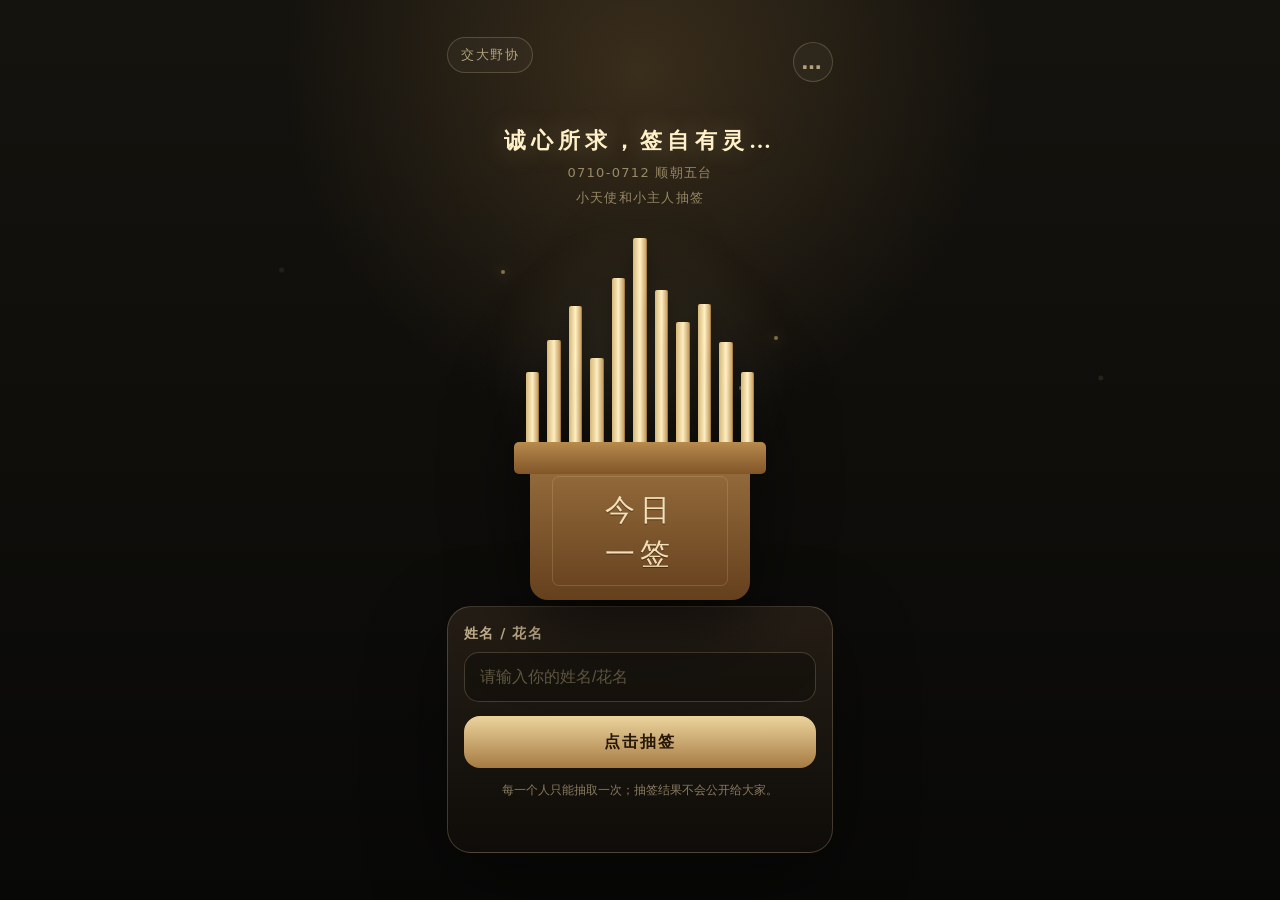
==== jiaoda-yexie-vercel/index.html @ 9bdbfd72 "Add Vercel static draw page" ====
<!doctype html>
<html lang='zh-CN'>
<head>
<meta charset='utf-8'>
<meta name='viewport' content='width=device-width,initial-scale=1,viewport-fit=cover'>
<title>交大野协｜顺朝五台小主人抽签</title>
<style>
:root{--bg:#11100c;--gold:#e7d2a2;--gold2:#fff0c8;--line:rgba(231,210,162,.22);--card:rgba(34,27,18,.82);--brown:#8b6334;--brown2:#c49a5d;--ink:#352412}*{box-sizing:border-box;-webkit-tap-highlight-color:transparent}html,body{margin:0;min-height:100%;background:var(--bg);color:var(--gold);font-family:'Songti SC','STSong','Noto Serif SC',serif}body{background:radial-gradient(circle at 50% 8%,rgba(190,142,77,.22),transparent 34%),radial-gradient(circle at 22% 30%,rgba(231,210,162,.08) 0 2px,transparent 3px),radial-gradient(circle at 86% 42%,rgba(231,210,162,.1) 0 2px,transparent 3px),linear-gradient(180deg,#15130e,#080807)}.page{width:min(430px,100%);min-height:100svh;margin:auto;padding:calc(env(safe-area-inset-top) + 28px) 22px 28px;display:flex;flex-direction:column;align-items:center}.top{width:100%;display:flex;justify-content:space-between;align-items:center}.badge,.more{border:1px solid var(--line);background:rgba(255,255,255,.03);color:rgba(231,210,162,.72);font-family:system-ui,-apple-system,'PingFang SC',sans-serif}.badge{border-radius:99px;padding:8px 13px;font-size:13px;letter-spacing:.12em}.more{width:40px;height:40px;border-radius:50%;display:grid;place-items:center;font-size:20px;cursor:pointer}h1{margin:42px 0 4px;text-align:center;font-size:22px;line-height:1.5;letter-spacing:.24em;color:var(--gold2);font-weight:600;text-shadow:0 0 28px rgba(231,210,162,.28)}.sub{text-align:center;color:rgba(231,210,162,.58);font-family:system-ui,-apple-system,'PingFang SC',sans-serif;font-size:13px;line-height:1.9;letter-spacing:.1em}.stage{width:100%;height:390px;position:relative;display:flex;align-items:flex-end;justify-content:center;perspective:1000px}.halo{position:absolute;bottom:72px;width:310px;height:310px;border-radius:50%;background:radial-gradient(circle,rgba(231,210,162,.17),rgba(231,210,162,.04) 45%,transparent 70%);filter:blur(8px)}.stars i{position:absolute;width:4px;height:4px;border-radius:50%;background:#d7bd78;opacity:.55;box-shadow:0 0 12px #d7bd78;animation:tw 2.7s infinite}.stars i:nth-child(1){left:54px;top:60px}.stars i:nth-child(2){right:55px;top:126px;animation-delay:.5s}.stars i:nth-child(3){left:80px;bottom:160px;animation-delay:1s}.stars i:nth-child(4){right:90px;bottom:210px;animation-delay:1.5s}@keyframes tw{50%{opacity:.15;transform:scale(.6)}}.tube-wrap{width:260px;height:320px;position:relative;display:flex;align-items:flex-end;justify-content:center;filter:drop-shadow(0 28px 36px rgba(0,0,0,.55))}.tube-wrap.shake{animation:shake .75s ease}@keyframes shake{20%{transform:rotate(-5deg)}40%{transform:rotate(4deg)}60%{transform:rotate(-3deg)}80%{transform:rotate(2deg)}}.sticks{position:absolute;bottom:142px;width:228px;height:190px;display:flex;align-items:flex-end;justify-content:center;gap:8px;z-index:1}.stick{width:15px;border-radius:2px;background:linear-gradient(90deg,#d5b778,#fff0c4,#c59755);box-shadow:0 10px 18px rgba(0,0,0,.28),inset -1px 0 rgba(70,43,18,.25)}.stick:nth-child(1){height:86px}.stick:nth-child(2){height:118px}.stick:nth-child(3){height:152px}.stick:nth-child(4){height:100px}.stick:nth-child(5){height:180px}.stick:nth-child(6){height:220px}.stick:nth-child(7){height:168px}.stick:nth-child(8){height:136px}.stick:nth-child(9){height:154px}.stick:nth-child(10){height:116px}.stick:nth-child(11){height:86px}.draw-stick{position:absolute;left:50%;bottom:152px;margin-left:-17px;width:34px;height:230px;border-radius:3px;background:linear-gradient(90deg,#c29452,#fff1c8,#b27d42);opacity:0;transform:translateY(55px);transition:.72s cubic-bezier(.2,.75,.1,1);z-index:2}.draw-stick.show{opacity:1;transform:translateY(-122px) rotate(-2deg)}.mouth{position:absolute;bottom:126px;width:252px;height:32px;border-radius:5px;background:linear-gradient(#b78a4d,#815528);z-index:4}.tube{position:absolute;bottom:0;width:220px;height:154px;border-radius:3px 3px 18px 18px;background:linear-gradient(#9b7240,#65401d);z-index:3}.tube:before{content:'';position:absolute;inset:30px 22px 14px;border:1px solid rgba(255,230,180,.16);border-radius:7px}.tube-title{position:absolute;left:0;right:0;top:42px;text-align:center;color:#f3dfb8;font-size:30px;line-height:1.45;letter-spacing:.18em;text-shadow:0 1px 0 rgba(0,0,0,.4)}.slip{position:absolute;left:50%;bottom:112px;margin-left:-62px;width:124px;height:255px;z-index:6;transform-style:preserve-3d;opacity:0;transform:translateY(70px) scale(.85);transition:.75s cubic-bezier(.2,.75,.1,1)}.slip.reveal{opacity:1;transform:translateY(-114px) rotateX(180deg) scale(1)}.face{position:absolute;inset:0;border-radius:10px;backface-visibility:hidden;display:flex;align-items:center;justify-content:center;writing-mode:vertical-rl;text-orientation:upright;text-align:center;letter-spacing:.12em;box-shadow:0 18px 38px rgba(0,0,0,.48),inset 0 0 0 1px rgba(255,255,255,.16)}.front{background:linear-gradient(#9d7140,#6b451f);color:#f5dfb6;font-size:24px}.back{background:linear-gradient(#eed9ab,#b98f57);color:#422a13;transform:rotateX(180deg);font-size:24px;font-weight:800}.back small{font-family:system-ui,-apple-system,'PingFang SC',sans-serif;font-size:11px;font-weight:700;color:rgba(66,42,19,.72);line-height:1.35}.panel{width:100%;margin-top:6px;padding:18px 16px;border:1px solid var(--line);border-radius:24px;background:linear-gradient(180deg,rgba(42,34,24,.84),rgba(17,14,10,.8));box-shadow:0 24px 80px rgba(0,0,0,.45);font-family:system-ui,-apple-system,'PingFang SC',sans-serif}label{display:block;margin-bottom:9px;color:rgba(241,220,178,.76);font-size:14px;font-weight:700;letter-spacing:.08em}input{width:100%;height:50px;border-radius:15px;border:1px solid var(--line);background:rgba(0,0,0,.24);color:#fff0c8;outline:none;padding:0 15px;font-size:16px}input::placeholder{color:rgba(231,210,162,.36)}button{width:100%;height:52px;margin-top:14px;border:0;border-radius:16px;background:linear-gradient(#ecd49d,#a67b43);color:#25180b;font-size:16px;font-weight:900;letter-spacing:.14em;cursor:pointer}button:disabled{opacity:.45}.note,.msg{font-size:12px;line-height:1.8;color:rgba(231,210,162,.55);text-align:center}.msg{min-height:20px;color:#efd6a2}.result{display:none;margin-top:12px;border:1px solid var(--line);border-radius:18px;background:rgba(0,0,0,.24);padding:16px;text-align:center;color:#ead5a9;line-height:1.85}.result strong{display:block;font-family:'Songti SC','STSong',serif;font-size:30px;color:#fff0c8;letter-spacing:.18em}.wish{display:block;color:#0a84ff;font-weight:800;font-size:15px}.admin{display:none;width:100%;margin-top:16px;padding:16px;border:1px solid var(--line);border-radius:20px;background:var(--card);font-family:system-ui,-apple-system,'PingFang SC',sans-serif}.admin h2{margin:0 0 12px;font-size:16px}.hide{display:none}.table{overflow:auto;margin-top:12px;max-height:280px;border:1px solid var(--line);border-radius:12px}table{width:100%;border-collapse:collapse;font-size:12px;white-space:nowrap}th,td{padding:9px;border-bottom:1px solid rgba(231,210,162,.1);text-align:left}th{color:#fff0c8}.ghost{height:42px;background:rgba(255,255,255,.04);color:#efd6a2;border:1px solid var(--line);box-shadow:none;font-size:13px;letter-spacing:.06em}.toast{position:fixed;left:50%;bottom:28px;transform:translateX(-50%) translateY(18px);opacity:0;background:rgba(0,0,0,.78);color:#fff0c8;padding:10px 14px;border-radius:99px;font:13px system-ui;transition:.25s}.toast.show{opacity:1;transform:translateX(-50%)}
</style>
</head>
<body>
<main class='page'>
  <div class='top'><div class='badge'>交大野协</div><button class='more' id='adminEntry'>…</button></div>
  <h1>诚心所求，签自有灵…</h1>
  <div class='sub'>0710-0712 顺朝五台<br>小天使和小主人抽签</div>
  <section class='stage'>
    <div class='halo'></div><div class='stars'><i></i><i></i><i></i><i></i></div>
    <div class='tube-wrap' id='tubeWrap'>
      <div class='sticks'><span class='stick'></span><span class='stick'></span><span class='stick'></span><span class='stick'></span><span class='stick'></span><span class='stick'></span><span class='stick'></span><span class='stick'></span><span class='stick'></span><span class='stick'></span><span class='stick'></span></div>
      <div class='draw-stick' id='drawStick'></div><div class='mouth'></div><div class='tube'><div class='tube-title'>今日<br>一签</div></div>
      <div class='slip' id='slip'><div class='face front'>请签</div><div class='face back'><span id='slipName'>小主人</span><small id='slipWish'>喜至福来 长乐永康</small></div></div>
    </div>
  </section>
  <section class='panel'>
    <label for='ownerName'>姓名 / 花名</label><input id='ownerName' placeholder='请输入你的姓名/花名' autocomplete='name'>
    <button id='drawBtn'>点击抽签</button>
    <p class='note'>每一个人只能抽取一次；抽签结果不会公开给大家。</p>
    <div class='msg' id='message'></div>
    <div class='result' id='resultCard'>你抽中的小主人是<strong id='resultName'>—</strong>请截图保存，不要外传噢。<span class='wish'>请努力完成TA的愿望吧。</span></div>
  </section>
  <section class='admin' id='adminPanel'>
    <h2>管理员结果表</h2><label for='adminPass'>管理员密码</label><input id='adminPass' type='password' placeholder='输入密码后查看全部结果'>
    <button id='unlockBtn'>查看结果</button><div class='msg' id='adminMsg'></div>
    <div class='table hide' id='tableWrap'><table id='resultTable'></table></div>
    <div id='adminActions' class='hide'><button class='ghost' id='copyBtn'>复制表格</button><button class='ghost' id='exportBtn'>导出 CSV</button><button class='ghost' id='refreshBtn'>刷新</button></div>
  </section>
</main><div class='toast' id='toast'></div>
<script>
const API_URL='https://script.google.com/macros/s/AKfycbw6ZlEtFtVuVtl5-EEfL29nfvrMqLgStbB3JaipN82a/exec';
const BLESSINGS=['喜至福来 长乐永康','福气满满 万事顺意','年年无碍 岁岁无忧','福气东来 鸿运通天','事事回甘 平安喜乐','学业日进 喜事连连','时和年丰 顺心如意','顺遂无虞 笑口常开','福气长临 沐光而行','顺风顺水 丰财聚宝','岁岁欢愉 随缘随心'];
const $=s=>document.querySelector(s);let adminRows=[];
function bless(seed){let h=0;seed=String(seed||'');for(let i=0;i<seed.length;i++)h=(h*31+seed.charCodeAt(i))>>>0;return BLESSINGS[h%BLESSINGS.length]}
function toast(t){let e=$('#toast');e.textContent=t;e.classList.add('show');setTimeout(()=>e.classList.remove('show'),2200)}
function esc(s){return String(s??'').replace(/[&<>]/g,m=>({'&':'&amp;','<':'&lt;','>':'&gt;'}[m]))}
function api(action,params={}){return new Promise((ok,bad)=>{let cb='yexie_cb_'+Date.now()+'_'+Math.random().toString(36).slice(2);let u=new URL(API_URL);u.searchParams.set('action',action);u.searchParams.set('callback',cb);Object.entries(params).forEach(([k,v])=>u.searchParams.set(k,String(v??'')));let s=document.createElement('script');let timer=setTimeout(()=>{clean();bad(new Error('请求超时：请检查 Apps Script 是否部署为 /exec，访问权限是否为任何人'))},30000);function clean(){clearTimeout(timer);delete window[cb];s.remove()}window[cb]=d=>{clean();ok(d)};s.onerror=()=>{clean();bad(new Error('网络异常，请重试'))};s.src=u.toString();document.body.appendChild(s)})}
function showResult(name){let w=bless(name+$('#ownerName').value.trim());$('#slipName').textContent=name;$('#slipWish').textContent=w;$('#resultName').textContent=name;$('#drawStick').classList.add('show');setTimeout(()=>$('#slip').classList.add('reveal'),420);$('#resultCard').style.display='block'}
function loading(x){$('#drawBtn').disabled=x;$('#drawBtn').textContent=x?'抽签中…':'点击抽签'}
function draw(){let name=$('#ownerName').value.trim();if(!name){toast('请输入你的姓名/花名');return}loading(true);$('#message').textContent='签筒已动，灵签将出…';$('#tubeWrap').classList.add('shake');api('draw',{name,userAgent:navigator.userAgent}).then(r=>{setTimeout(()=>{$('#tubeWrap').classList.remove('shake');if(!r||!r.ok){loading(false);$('#message').textContent=r?.message||'抽签失败，请稍后再试';return}$('#ownerName').disabled=true;showResult(r.angel);$('#message').textContent=r.already?'你已经抽过签啦。':'签已落定。'},760)}).catch(e=>{loading(false);$('#tubeWrap').classList.remove('shake');$('#message').textContent=e.message})}
function checkMine(){let name=$('#ownerName').value.trim();if(!name)return;api('mine',{name}).then(r=>{if(r&&r.ok&&r.found){$('#ownerName').disabled=true;$('#drawBtn').disabled=true;$('#message').textContent='你已经抽过签啦。';showResult(r.angel)}}).catch(()=>{})}
function unlock(){let key=$('#adminPass').value;$('#adminMsg').textContent='读取中…';api('admin',{key}).then(r=>{if(!r||!r.ok){$('#adminMsg').textContent=r?.message||'无法读取';return}adminRows=r.rows||[];$('#resultTable').innerHTML='<thead><tr><th>#</th><th>抽签人/小天使</th><th>抽中的小主人</th><th>时间</th></tr></thead><tbody>'+adminRows.map((x,i)=>`<tr><td>${i+1}</td><td>${esc(x.owner)}</td><td>${esc(x.angel)}</td><td>${esc(x.time)}</td></tr>`).join('')+'</tbody>';$('#adminMsg').textContent=`已抽 ${r.drawn} / ${r.total} 人，剩余 ${r.remaining} 支签`;$('#tableWrap').classList.remove('hide');$('#adminActions').classList.remove('hide')}).catch(e=>$('#adminMsg').textContent=e.message)}
function csv(){return ['序号,抽签人/小天使,抽中的小主人,时间',...adminRows.map((r,i)=>[i+1,r.owner,r.angel,r.time].map(v=>`'${String(v).replace(/'/g,`''`)}`).join(','))].join('\n')}
$('#drawBtn').onclick=draw;$('#ownerName').onchange=checkMine;$('#adminEntry').onclick=()=>{$('#adminPanel').style.display=$('#adminPanel').style.display==='block'?'none':'block'};$('#unlockBtn').onclick=unlock;$('#refreshBtn').onclick=unlock;$('#copyBtn').onclick=async()=>{await navigator.clipboard.writeText(csv());toast('已复制')};$('#exportBtn').onclick=()=>{let a=document.createElement('a');a.href=URL.createObjectURL(new Blob(['\ufeff'+csv()],{type:'text/csv'}));a.download='交大野协顺朝五台抽签结果.csv';a.click();URL.revokeObjectURL(a.href)};if(location.search.includes('admin=1'))$('#adminPanel').style.display='block';
</script>
</body>
</html>
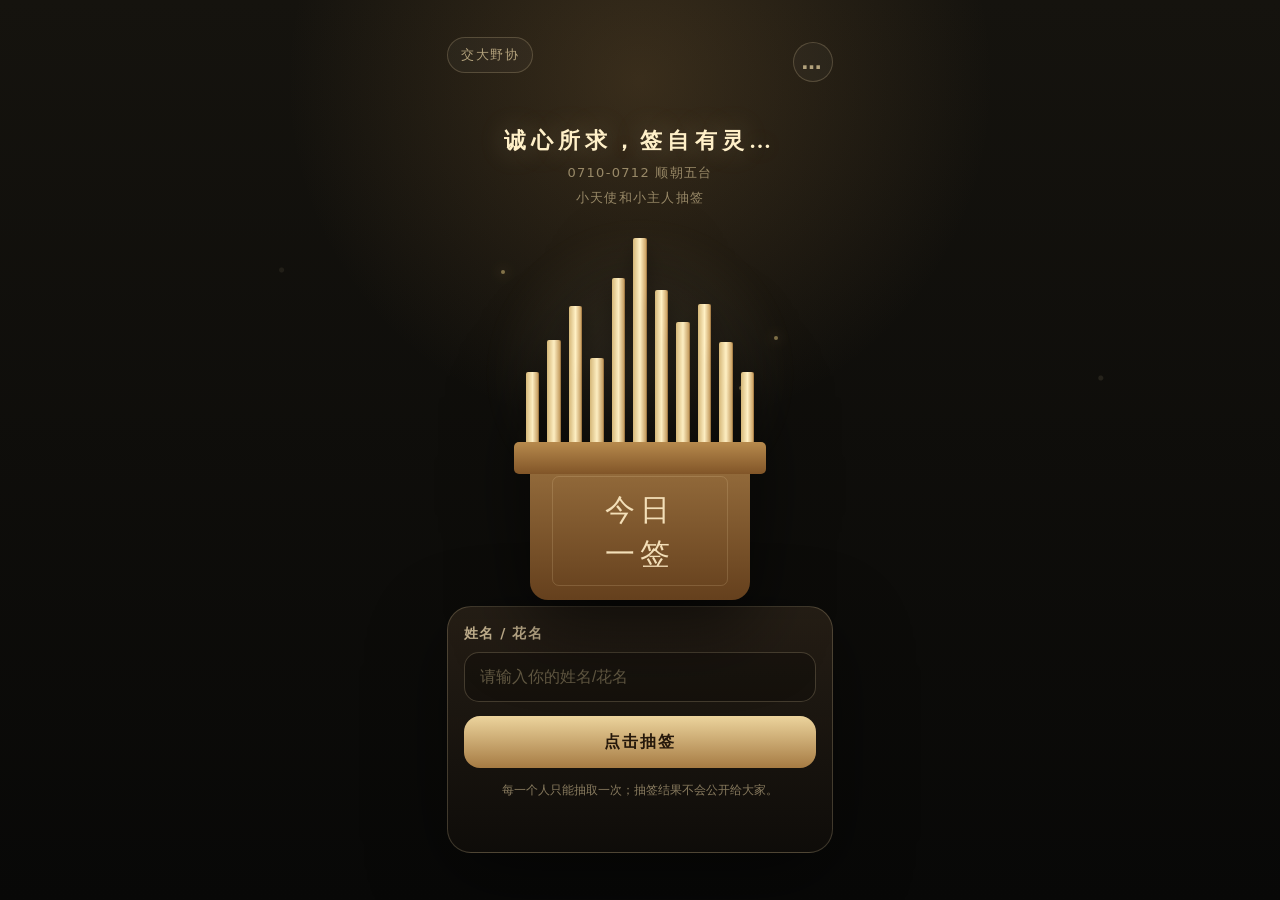
==== commit 59e9ea37: "Update Vercel page Apps Script endpoint" ====
--- a/jiaoda-yexie-vercel/index.html
+++ b/jiaoda-yexie-vercel/index.html
@@ -1,55 +1,36 @@
 <!doctype html>
-<html lang='zh-CN'>
+<html lang="zh-CN">
 <head>
-<meta charset='utf-8'>
-<meta name='viewport' content='width=device-width,initial-scale=1,viewport-fit=cover'>
+<meta charset="utf-8" />
+<meta name="viewport" content="width=device-width,initial-scale=1,viewport-fit=cover" />
 <title>交大野协｜顺朝五台小主人抽签</title>
 <style>
-:root{--bg:#11100c;--gold:#e7d2a2;--gold2:#fff0c8;--line:rgba(231,210,162,.22);--card:rgba(34,27,18,.82);--brown:#8b6334;--brown2:#c49a5d;--ink:#352412}*{box-sizing:border-box;-webkit-tap-highlight-color:transparent}html,body{margin:0;min-height:100%;background:var(--bg);color:var(--gold);font-family:'Songti SC','STSong','Noto Serif SC',serif}body{background:radial-gradient(circle at 50% 8%,rgba(190,142,77,.22),transparent 34%),radial-gradient(circle at 22% 30%,rgba(231,210,162,.08) 0 2px,transparent 3px),radial-gradient(circle at 86% 42%,rgba(231,210,162,.1) 0 2px,transparent 3px),linear-gradient(180deg,#15130e,#080807)}.page{width:min(430px,100%);min-height:100svh;margin:auto;padding:calc(env(safe-area-inset-top) + 28px) 22px 28px;display:flex;flex-direction:column;align-items:center}.top{width:100%;display:flex;justify-content:space-between;align-items:center}.badge,.more{border:1px solid var(--line);background:rgba(255,255,255,.03);color:rgba(231,210,162,.72);font-family:system-ui,-apple-system,'PingFang SC',sans-serif}.badge{border-radius:99px;padding:8px 13px;font-size:13px;letter-spacing:.12em}.more{width:40px;height:40px;border-radius:50%;display:grid;place-items:center;font-size:20px;cursor:pointer}h1{margin:42px 0 4px;text-align:center;font-size:22px;line-height:1.5;letter-spacing:.24em;color:var(--gold2);font-weight:600;text-shadow:0 0 28px rgba(231,210,162,.28)}.sub{text-align:center;color:rgba(231,210,162,.58);font-family:system-ui,-apple-system,'PingFang SC',sans-serif;font-size:13px;line-height:1.9;letter-spacing:.1em}.stage{width:100%;height:390px;position:relative;display:flex;align-items:flex-end;justify-content:center;perspective:1000px}.halo{position:absolute;bottom:72px;width:310px;height:310px;border-radius:50%;background:radial-gradient(circle,rgba(231,210,162,.17),rgba(231,210,162,.04) 45%,transparent 70%);filter:blur(8px)}.stars i{position:absolute;width:4px;height:4px;border-radius:50%;background:#d7bd78;opacity:.55;box-shadow:0 0 12px #d7bd78;animation:tw 2.7s infinite}.stars i:nth-child(1){left:54px;top:60px}.stars i:nth-child(2){right:55px;top:126px;animation-delay:.5s}.stars i:nth-child(3){left:80px;bottom:160px;animation-delay:1s}.stars i:nth-child(4){right:90px;bottom:210px;animation-delay:1.5s}@keyframes tw{50%{opacity:.15;transform:scale(.6)}}.tube-wrap{width:260px;height:320px;position:relative;display:flex;align-items:flex-end;justify-content:center;filter:drop-shadow(0 28px 36px rgba(0,0,0,.55))}.tube-wrap.shake{animation:shake .75s ease}@keyframes shake{20%{transform:rotate(-5deg)}40%{transform:rotate(4deg)}60%{transform:rotate(-3deg)}80%{transform:rotate(2deg)}}.sticks{position:absolute;bottom:142px;width:228px;height:190px;display:flex;align-items:flex-end;justify-content:center;gap:8px;z-index:1}.stick{width:15px;border-radius:2px;background:linear-gradient(90deg,#d5b778,#fff0c4,#c59755);box-shadow:0 10px 18px rgba(0,0,0,.28),inset -1px 0 rgba(70,43,18,.25)}.stick:nth-child(1){height:86px}.stick:nth-child(2){height:118px}.stick:nth-child(3){height:152px}.stick:nth-child(4){height:100px}.stick:nth-child(5){height:180px}.stick:nth-child(6){height:220px}.stick:nth-child(7){height:168px}.stick:nth-child(8){height:136px}.stick:nth-child(9){height:154px}.stick:nth-child(10){height:116px}.stick:nth-child(11){height:86px}.draw-stick{position:absolute;left:50%;bottom:152px;margin-left:-17px;width:34px;height:230px;border-radius:3px;background:linear-gradient(90deg,#c29452,#fff1c8,#b27d42);opacity:0;transform:translateY(55px);transition:.72s cubic-bezier(.2,.75,.1,1);z-index:2}.draw-stick.show{opacity:1;transform:translateY(-122px) rotate(-2deg)}.mouth{position:absolute;bottom:126px;width:252px;height:32px;border-radius:5px;background:linear-gradient(#b78a4d,#815528);z-index:4}.tube{position:absolute;bottom:0;width:220px;height:154px;border-radius:3px 3px 18px 18px;background:linear-gradient(#9b7240,#65401d);z-index:3}.tube:before{content:'';position:absolute;inset:30px 22px 14px;border:1px solid rgba(255,230,180,.16);border-radius:7px}.tube-title{position:absolute;left:0;right:0;top:42px;text-align:center;color:#f3dfb8;font-size:30px;line-height:1.45;letter-spacing:.18em;text-shadow:0 1px 0 rgba(0,0,0,.4)}.slip{position:absolute;left:50%;bottom:112px;margin-left:-62px;width:124px;height:255px;z-index:6;transform-style:preserve-3d;opacity:0;transform:translateY(70px) scale(.85);transition:.75s cubic-bezier(.2,.75,.1,1)}.slip.reveal{opacity:1;transform:translateY(-114px) rotateX(180deg) scale(1)}.face{position:absolute;inset:0;border-radius:10px;backface-visibility:hidden;display:flex;align-items:center;justify-content:center;writing-mode:vertical-rl;text-orientation:upright;text-align:center;letter-spacing:.12em;box-shadow:0 18px 38px rgba(0,0,0,.48),inset 0 0 0 1px rgba(255,255,255,.16)}.front{background:linear-gradient(#9d7140,#6b451f);color:#f5dfb6;font-size:24px}.back{background:linear-gradient(#eed9ab,#b98f57);color:#422a13;transform:rotateX(180deg);font-size:24px;font-weight:800}.back small{font-family:system-ui,-apple-system,'PingFang SC',sans-serif;font-size:11px;font-weight:700;color:rgba(66,42,19,.72);line-height:1.35}.panel{width:100%;margin-top:6px;padding:18px 16px;border:1px solid var(--line);border-radius:24px;background:linear-gradient(180deg,rgba(42,34,24,.84),rgba(17,14,10,.8));box-shadow:0 24px 80px rgba(0,0,0,.45);font-family:system-ui,-apple-system,'PingFang SC',sans-serif}label{display:block;margin-bottom:9px;color:rgba(241,220,178,.76);font-size:14px;font-weight:700;letter-spacing:.08em}input{width:100%;height:50px;border-radius:15px;border:1px solid var(--line);background:rgba(0,0,0,.24);color:#fff0c8;outline:none;padding:0 15px;font-size:16px}input::placeholder{color:rgba(231,210,162,.36)}button{width:100%;height:52px;margin-top:14px;border:0;border-radius:16px;background:linear-gradient(#ecd49d,#a67b43);color:#25180b;font-size:16px;font-weight:900;letter-spacing:.14em;cursor:pointer}button:disabled{opacity:.45}.note,.msg{font-size:12px;line-height:1.8;color:rgba(231,210,162,.55);text-align:center}.msg{min-height:20px;color:#efd6a2}.result{display:none;margin-top:12px;border:1px solid var(--line);border-radius:18px;background:rgba(0,0,0,.24);padding:16px;text-align:center;color:#ead5a9;line-height:1.85}.result strong{display:block;font-family:'Songti SC','STSong',serif;font-size:30px;color:#fff0c8;letter-spacing:.18em}.wish{display:block;color:#0a84ff;font-weight:800;font-size:15px}.admin{display:none;width:100%;margin-top:16px;padding:16px;border:1px solid var(--line);border-radius:20px;background:var(--card);font-family:system-ui,-apple-system,'PingFang SC',sans-serif}.admin h2{margin:0 0 12px;font-size:16px}.hide{display:none}.table{overflow:auto;margin-top:12px;max-height:280px;border:1px solid var(--line);border-radius:12px}table{width:100%;border-collapse:collapse;font-size:12px;white-space:nowrap}th,td{padding:9px;border-bottom:1px solid rgba(231,210,162,.1);text-align:left}th{color:#fff0c8}.ghost{height:42px;background:rgba(255,255,255,.04);color:#efd6a2;border:1px solid var(--line);box-shadow:none;font-size:13px;letter-spacing:.06em}.toast{position:fixed;left:50%;bottom:28px;transform:translateX(-50%) translateY(18px);opacity:0;background:rgba(0,0,0,.78);color:#fff0c8;padding:10px 14px;border-radius:99px;font:13px system-ui;transition:.25s}.toast.show{opacity:1;transform:translateX(-50%)}
+:root{--bg:#11100c;--gold:#e7d2a2;--gold2:#fff0c8;--line:rgba(231,210,162,.22);--card:rgba(34,27,18,.82)}*{box-sizing:border-box;-webkit-tap-highlight-color:transparent}html,body{margin:0;min-height:100%;background:#090807;color:var(--gold);font-family:"Songti SC","STSong","Noto Serif SC",serif}body{background:radial-gradient(circle at 50% 9%,rgba(190,142,77,.22),transparent 34%),radial-gradient(circle at 22% 30%,rgba(231,210,162,.08) 0 2px,transparent 3px),radial-gradient(circle at 86% 42%,rgba(231,210,162,.1) 0 2px,transparent 3px),linear-gradient(180deg,#15130e,#080807)}.page{width:min(430px,100%);min-height:100svh;margin:auto;padding:calc(env(safe-area-inset-top) + 28px) 22px 28px;display:flex;flex-direction:column;align-items:center}.top{width:100%;display:flex;justify-content:space-between;align-items:center}.badge,.more{border:1px solid var(--line);background:rgba(255,255,255,.03);color:rgba(231,210,162,.72);font-family:system-ui,-apple-system,"PingFang SC",sans-serif}.badge{border-radius:99px;padding:8px 13px;font-size:13px;letter-spacing:.12em}.more{width:40px;height:40px;border-radius:50%;font-size:20px}h1{margin:42px 0 4px;text-align:center;font-size:22px;line-height:1.5;letter-spacing:.24em;color:var(--gold2);font-weight:600;text-shadow:0 0 28px rgba(231,210,162,.28)}.sub{text-align:center;color:rgba(231,210,162,.58);font:13px/1.9 system-ui,-apple-system,"PingFang SC",sans-serif;letter-spacing:.1em}.stage{width:100%;height:390px;position:relative;display:flex;align-items:flex-end;justify-content:center;perspective:1000px}.halo{position:absolute;bottom:72px;width:310px;height:310px;border-radius:50%;background:radial-gradient(circle,rgba(231,210,162,.17),rgba(231,210,162,.04) 45%,transparent 70%);filter:blur(8px)}.stars i{position:absolute;width:4px;height:4px;border-radius:50%;background:#d7bd78;opacity:.55;box-shadow:0 0 12px #d7bd78;animation:tw 2.7s infinite}.stars i:nth-child(1){left:54px;top:60px}.stars i:nth-child(2){right:55px;top:126px;animation-delay:.5s}.stars i:nth-child(3){left:80px;bottom:160px;animation-delay:1s}.stars i:nth-child(4){right:90px;bottom:210px;animation-delay:1.5s}@keyframes tw{50%{opacity:.15;transform:scale(.6)}}.tube-wrap{width:260px;height:320px;position:relative;display:flex;align-items:flex-end;justify-content:center;filter:drop-shadow(0 28px 36px rgba(0,0,0,.55))}.tube-wrap.shake{animation:shake .75s ease}@keyframes shake{20%{transform:rotate(-5deg)}40%{transform:rotate(4deg)}60%{transform:rotate(-3deg)}80%{transform:rotate(2deg)}}.sticks{position:absolute;bottom:142px;width:228px;height:190px;display:flex;align-items:flex-end;justify-content:center;gap:8px;z-index:1}.stick{width:15px;border-radius:2px;background:linear-gradient(90deg,#d5b778,#fff0c4,#c59755);box-shadow:0 10px 18px rgba(0,0,0,.28),inset -1px 0 rgba(70,43,18,.25)}.stick:nth-child(1){height:86px}.stick:nth-child(2){height:118px}.stick:nth-child(3){height:152px}.stick:nth-child(4){height:100px}.stick:nth-child(5){height:180px}.stick:nth-child(6){height:220px}.stick:nth-child(7){height:168px}.stick:nth-child(8){height:136px}.stick:nth-child(9){height:154px}.stick:nth-child(10){height:116px}.stick:nth-child(11){height:86px}.draw-stick{position:absolute;left:50%;bottom:152px;margin-left:-17px;width:34px;height:230px;border-radius:3px;background:linear-gradient(90deg,#c29452,#fff1c8,#b27d42);opacity:0;transform:translateY(55px);transition:.72s cubic-bezier(.2,.75,.1,1);z-index:2}.draw-stick.show{opacity:1;transform:translateY(-122px) rotate(-2deg)}.mouth{position:absolute;bottom:126px;width:252px;height:32px;border-radius:5px;background:linear-gradient(#b78a4d,#815528);z-index:4}.tube{position:absolute;bottom:0;width:220px;height:154px;border-radius:3px 3px 18px 18px;background:linear-gradient(#9b7240,#65401d);z-index:3}.tube:before{content:"";position:absolute;inset:30px 22px 14px;border:1px solid rgba(255,230,180,.16);border-radius:7px}.tube-title{position:absolute;left:0;right:0;top:42px;text-align:center;color:#f3dfb8;font-size:30px;line-height:1.45;letter-spacing:.18em}.slip{position:absolute;left:50%;bottom:112px;margin-left:-62px;width:124px;height:255px;z-index:6;transform-style:preserve-3d;opacity:0;transform:translateY(70px) scale(.85);transition:.75s cubic-bezier(.2,.75,.1,1)}.slip.reveal{opacity:1;transform:translateY(-114px) rotateX(180deg) scale(1)}.face{position:absolute;inset:0;border-radius:10px;backface-visibility:hidden;display:flex;align-items:center;justify-content:center;writing-mode:vertical-rl;text-orientation:upright;text-align:center;letter-spacing:.12em;box-shadow:0 18px 38px rgba(0,0,0,.48),inset 0 0 0 1px rgba(255,255,255,.16)}.front{background:linear-gradient(#9d7140,#6b451f);color:#f5dfb6;font-size:24px}.back{background:linear-gradient(#eed9ab,#b98f57);color:#422a13;transform:rotateX(180deg);font-size:24px;font-weight:800}.back small{font:700 11px/1.35 system-ui,-apple-system,"PingFang SC",sans-serif;color:rgba(66,42,19,.72)}.panel,.admin{width:100%;margin-top:6px;padding:18px 16px;border:1px solid var(--line);border-radius:24px;background:linear-gradient(180deg,rgba(42,34,24,.84),rgba(17,14,10,.8));box-shadow:0 24px 80px rgba(0,0,0,.45);font-family:system-ui,-apple-system,"PingFang SC",sans-serif}.admin{display:none;margin-top:16px}label{display:block;margin-bottom:9px;color:rgba(241,220,178,.76);font-size:14px;font-weight:700;letter-spacing:.08em}input{width:100%;height:50px;border-radius:15px;border:1px solid var(--line);background:rgba(0,0,0,.24);color:#fff0c8;outline:none;padding:0 15px;font-size:16px}input::placeholder{color:rgba(231,210,162,.36)}button{width:100%;height:52px;margin-top:14px;border:0;border-radius:16px;background:linear-gradient(#ecd49d,#a67b43);color:#25180b;font-size:16px;font-weight:900;letter-spacing:.14em;cursor:pointer}button:disabled{opacity:.45}.note,.msg{font-size:12px;line-height:1.8;color:rgba(231,210,162,.55);text-align:center}.msg{min-height:20px;color:#efd6a2}.result{display:none;margin-top:12px;border:1px solid var(--line);border-radius:18px;background:rgba(0,0,0,.24);padding:16px;text-align:center;color:#ead5a9;line-height:1.85}.result strong{display:block;font-family:"Songti SC","STSong",serif;font-size:30px;color:#fff0c8;letter-spacing:.18em}.wish{display:block;color:#0a84ff;font-weight:800;font-size:15px}.hide{display:none}.table{overflow:auto;margin-top:12px;max-height:280px;border:1px solid var(--line);border-radius:12px}table{width:100%;border-collapse:collapse;font-size:12px;white-space:nowrap}th,td{padding:9px;border-bottom:1px solid rgba(231,210,162,.1);text-align:left}th{color:#fff0c8}.ghost{height:42px;background:rgba(255,255,255,.04);color:#efd6a2;border:1px solid var(--line);font-size:13px}.toast{position:fixed;left:50%;bottom:28px;transform:translateX(-50%) translateY(18px);opacity:0;background:rgba(0,0,0,.78);color:#fff0c8;padding:10px 14px;border-radius:99px;font:13px system-ui;transition:.25s}.toast.show{opacity:1;transform:translateX(-50%)}
 </style>
 </head>
 <body>
-<main class='page'>
-  <div class='top'><div class='badge'>交大野协</div><button class='more' id='adminEntry'>…</button></div>
-  <h1>诚心所求，签自有灵…</h1>
-  <div class='sub'>0710-0712 顺朝五台<br>小天使和小主人抽签</div>
-  <section class='stage'>
-    <div class='halo'></div><div class='stars'><i></i><i></i><i></i><i></i></div>
-    <div class='tube-wrap' id='tubeWrap'>
-      <div class='sticks'><span class='stick'></span><span class='stick'></span><span class='stick'></span><span class='stick'></span><span class='stick'></span><span class='stick'></span><span class='stick'></span><span class='stick'></span><span class='stick'></span><span class='stick'></span><span class='stick'></span></div>
-      <div class='draw-stick' id='drawStick'></div><div class='mouth'></div><div class='tube'><div class='tube-title'>今日<br>一签</div></div>
-      <div class='slip' id='slip'><div class='face front'>请签</div><div class='face back'><span id='slipName'>小主人</span><small id='slipWish'>喜至福来 长乐永康</small></div></div>
-    </div>
-  </section>
-  <section class='panel'>
-    <label for='ownerName'>姓名 / 花名</label><input id='ownerName' placeholder='请输入你的姓名/花名' autocomplete='name'>
-    <button id='drawBtn'>点击抽签</button>
-    <p class='note'>每一个人只能抽取一次；抽签结果不会公开给大家。</p>
-    <div class='msg' id='message'></div>
-    <div class='result' id='resultCard'>你抽中的小主人是<strong id='resultName'>—</strong>请截图保存，不要外传噢。<span class='wish'>请努力完成TA的愿望吧。</span></div>
-  </section>
-  <section class='admin' id='adminPanel'>
-    <h2>管理员结果表</h2><label for='adminPass'>管理员密码</label><input id='adminPass' type='password' placeholder='输入密码后查看全部结果'>
-    <button id='unlockBtn'>查看结果</button><div class='msg' id='adminMsg'></div>
-    <div class='table hide' id='tableWrap'><table id='resultTable'></table></div>
-    <div id='adminActions' class='hide'><button class='ghost' id='copyBtn'>复制表格</button><button class='ghost' id='exportBtn'>导出 CSV</button><button class='ghost' id='refreshBtn'>刷新</button></div>
-  </section>
-</main><div class='toast' id='toast'></div>
+<main class="page">
+  <div class="top"><div class="badge">交大野协</div><button class="more" id="adminEntry">…</button></div>
+  <h1>诚心所求，签自有灵…</h1><div class="sub">0710-0712 顺朝五台<br>小天使和小主人抽签</div>
+  <section class="stage"><div class="halo"></div><div class="stars"><i></i><i></i><i></i><i></i></div><div class="tube-wrap" id="tubeWrap"><div class="sticks"><span class="stick"></span><span class="stick"></span><span class="stick"></span><span class="stick"></span><span class="stick"></span><span class="stick"></span><span class="stick"></span><span class="stick"></span><span class="stick"></span><span class="stick"></span><span class="stick"></span></div><div class="draw-stick" id="drawStick"></div><div class="mouth"></div><div class="tube"><div class="tube-title">今日<br>一签</div></div><div class="slip" id="slip"><div class="face front">请签</div><div class="face back"><span id="slipName">小主人</span><small id="slipWish">喜至福来 长乐永康</small></div></div></div></section>
+  <section class="panel"><label for="ownerName">姓名 / 花名</label><input id="ownerName" placeholder="请输入你的姓名/花名" autocomplete="name"><button id="drawBtn">点击抽签</button><p class="note">每一个人只能抽取一次；抽签结果不会公开给大家。</p><div class="msg" id="message"></div><div class="result" id="resultCard">你抽中的小主人是<strong id="resultName">—</strong>请截图保存，不要外传噢。<span class="wish">请努力完成TA的愿望吧。</span></div></section>
+  <section class="admin" id="adminPanel"><h2>管理员结果表</h2><label for="adminPass">管理员密码</label><input id="adminPass" type="password" placeholder="输入密码后查看全部结果"><button id="unlockBtn">查看结果</button><div class="msg" id="adminMsg"></div><div class="table hide" id="tableWrap"><table id="resultTable"></table></div><div id="adminActions" class="hide"><button class="ghost" id="copyBtn">复制表格</button><button class="ghost" id="exportBtn">导出 CSV</button><button class="ghost" id="refreshBtn">刷新</button></div></section>
+</main><div class="toast" id="toast"></div>
 <script>
-const API_URL='https://script.google.com/macros/s/AKfycbw6ZlEtFtVuVtl5-EEfL29nfvrMqLgStbB3JaipN82a/exec';
-const BLESSINGS=['喜至福来 长乐永康','福气满满 万事顺意','年年无碍 岁岁无忧','福气东来 鸿运通天','事事回甘 平安喜乐','学业日进 喜事连连','时和年丰 顺心如意','顺遂无虞 笑口常开','福气长临 沐光而行','顺风顺水 丰财聚宝','岁岁欢愉 随缘随心'];
+const API_URL="https://script.google.com/macros/s/AKfycbwdcwLtg-EjZPl4WvN7o8sjoRln4k1TfUX1WwDOEalr_iX9Ny87t5om1awOIaYDScodPg/exec";
+const BLESSINGS=["喜至福来 长乐永康","福气满满 万事顺意","年年无碍 岁岁无忧","福气东来 鸿运通天","事事回甘 平安喜乐","学业日进 喜事连连","时和年丰 顺心如意","顺遂无虞 笑口常开","福气长临 沐光而行","顺风顺水 丰财聚宝","岁岁欢愉 随缘随心"];
 const $=s=>document.querySelector(s);let adminRows=[];
-function bless(seed){let h=0;seed=String(seed||'');for(let i=0;i<seed.length;i++)h=(h*31+seed.charCodeAt(i))>>>0;return BLESSINGS[h%BLESSINGS.length]}
-function toast(t){let e=$('#toast');e.textContent=t;e.classList.add('show');setTimeout(()=>e.classList.remove('show'),2200)}
-function esc(s){return String(s??'').replace(/[&<>]/g,m=>({'&':'&amp;','<':'&lt;','>':'&gt;'}[m]))}
-function api(action,params={}){return new Promise((ok,bad)=>{let cb='yexie_cb_'+Date.now()+'_'+Math.random().toString(36).slice(2);let u=new URL(API_URL);u.searchParams.set('action',action);u.searchParams.set('callback',cb);Object.entries(params).forEach(([k,v])=>u.searchParams.set(k,String(v??'')));let s=document.createElement('script');let timer=setTimeout(()=>{clean();bad(new Error('请求超时：请检查 Apps Script 是否部署为 /exec，访问权限是否为任何人'))},30000);function clean(){clearTimeout(timer);delete window[cb];s.remove()}window[cb]=d=>{clean();ok(d)};s.onerror=()=>{clean();bad(new Error('网络异常，请重试'))};s.src=u.toString();document.body.appendChild(s)})}
-function showResult(name){let w=bless(name+$('#ownerName').value.trim());$('#slipName').textContent=name;$('#slipWish').textContent=w;$('#resultName').textContent=name;$('#drawStick').classList.add('show');setTimeout(()=>$('#slip').classList.add('reveal'),420);$('#resultCard').style.display='block'}
-function loading(x){$('#drawBtn').disabled=x;$('#drawBtn').textContent=x?'抽签中…':'点击抽签'}
-function draw(){let name=$('#ownerName').value.trim();if(!name){toast('请输入你的姓名/花名');return}loading(true);$('#message').textContent='签筒已动，灵签将出…';$('#tubeWrap').classList.add('shake');api('draw',{name,userAgent:navigator.userAgent}).then(r=>{setTimeout(()=>{$('#tubeWrap').classList.remove('shake');if(!r||!r.ok){loading(false);$('#message').textContent=r?.message||'抽签失败，请稍后再试';return}$('#ownerName').disabled=true;showResult(r.angel);$('#message').textContent=r.already?'你已经抽过签啦。':'签已落定。'},760)}).catch(e=>{loading(false);$('#tubeWrap').classList.remove('shake');$('#message').textContent=e.message})}
-function checkMine(){let name=$('#ownerName').value.trim();if(!name)return;api('mine',{name}).then(r=>{if(r&&r.ok&&r.found){$('#ownerName').disabled=true;$('#drawBtn').disabled=true;$('#message').textContent='你已经抽过签啦。';showResult(r.angel)}}).catch(()=>{})}
-function unlock(){let key=$('#adminPass').value;$('#adminMsg').textContent='读取中…';api('admin',{key}).then(r=>{if(!r||!r.ok){$('#adminMsg').textContent=r?.message||'无法读取';return}adminRows=r.rows||[];$('#resultTable').innerHTML='<thead><tr><th>#</th><th>抽签人/小天使</th><th>抽中的小主人</th><th>时间</th></tr></thead><tbody>'+adminRows.map((x,i)=>`<tr><td>${i+1}</td><td>${esc(x.owner)}</td><td>${esc(x.angel)}</td><td>${esc(x.time)}</td></tr>`).join('')+'</tbody>';$('#adminMsg').textContent=`已抽 ${r.drawn} / ${r.total} 人，剩余 ${r.remaining} 支签`;$('#tableWrap').classList.remove('hide');$('#adminActions').classList.remove('hide')}).catch(e=>$('#adminMsg').textContent=e.message)}
-function csv(){return ['序号,抽签人/小天使,抽中的小主人,时间',...adminRows.map((r,i)=>[i+1,r.owner,r.angel,r.time].map(v=>`'${String(v).replace(/'/g,`''`)}`).join(','))].join('\n')}
-$('#drawBtn').onclick=draw;$('#ownerName').onchange=checkMine;$('#adminEntry').onclick=()=>{$('#adminPanel').style.display=$('#adminPanel').style.display==='block'?'none':'block'};$('#unlockBtn').onclick=unlock;$('#refreshBtn').onclick=unlock;$('#copyBtn').onclick=async()=>{await navigator.clipboard.writeText(csv());toast('已复制')};$('#exportBtn').onclick=()=>{let a=document.createElement('a');a.href=URL.createObjectURL(new Blob(['\ufeff'+csv()],{type:'text/csv'}));a.download='交大野协顺朝五台抽签结果.csv';a.click();URL.revokeObjectURL(a.href)};if(location.search.includes('admin=1'))$('#adminPanel').style.display='block';
+function bless(seed){let h=0;seed=String(seed||"");for(let i=0;i<seed.length;i++)h=(h*31+seed.charCodeAt(i))>>>0;return BLESSINGS[h%BLESSINGS.length]}
+function toast(t){let e=$("#toast");e.textContent=t;e.classList.add("show");setTimeout(()=>e.classList.remove("show"),2200)}
+function esc(s){return String(s??"").replace(/[&<>]/g,m=>({"&":"&amp;","<":"&lt;",">":"&gt;"}[m]))}
+function api(action,params={}){return new Promise((ok,bad)=>{let cb="yexie_cb_"+Date.now()+"_"+Math.random().toString(36).slice(2);let u=new URL(API_URL);u.searchParams.set("action",action);u.searchParams.set("callback",cb);Object.entries(params).forEach(([k,v])=>u.searchParams.set(k,String(v??"")));let s=document.createElement("script");let timer=setTimeout(()=>{clean();bad(new Error("请求超时：请检查 Apps Script 是否部署为 /exec，访问权限是否为任何人"))},30000);function clean(){clearTimeout(timer);delete window[cb];s.remove()}window[cb]=d=>{clean();ok(d)};s.onerror=()=>{clean();bad(new Error("网络异常，请重试"))};s.src=u.toString();document.body.appendChild(s)})}
+function showResult(name){let w=bless(name+$("#ownerName").value.trim());$("#slipName").textContent=name;$("#slipWish").textContent=w;$("#resultName").textContent=name;$("#drawStick").classList.add("show");setTimeout(()=>$("#slip").classList.add("reveal"),420);$("#resultCard").style.display="block"}
+function loading(x){$("#drawBtn").disabled=x;$("#drawBtn").textContent=x?"抽签中…":"点击抽签"}
+function draw(){let name=$("#ownerName").value.trim();if(!name){toast("请输入你的姓名/花名");return}loading(true);$("#message").textContent="签筒已动，灵签将出…";$("#tubeWrap").classList.add("shake");api("draw",{name,userAgent:navigator.userAgent}).then(r=>{setTimeout(()=>{$("#tubeWrap").classList.remove("shake");if(!r||!r.ok){loading(false);$("#message").textContent=r?.message||"抽签失败，请稍后再试";return}$("#ownerName").disabled=true;showResult(r.angel);$("#message").textContent=r.already?"你已经抽过签啦。":"签已落定。"},760)}).catch(e=>{loading(false);$("#tubeWrap").classList.remove("shake");$("#message").textContent=e.message})}
+function checkMine(){let name=$("#ownerName").value.trim();if(!name)return;api("mine",{name}).then(r=>{if(r&&r.ok&&r.found){$("#ownerName").disabled=true;$("#drawBtn").disabled=true;$("#message").textContent="你已经抽过签啦。";showResult(r.angel)}}).catch(()=>{})}
+function unlock(){let key=$("#adminPass").value;$("#adminMsg").textContent="读取中…";api("admin",{key}).then(r=>{if(!r||!r.ok){$("#adminMsg").textContent=r?.message||"无法读取";return}adminRows=r.rows||[];$("#resultTable").innerHTML="<thead><tr><th>#</th><th>抽签人/小天使</th><th>抽中的小主人</th><th>时间</th></tr></thead><tbody>"+adminRows.map((x,i)=>`<tr><td>${i+1}</td><td>${esc(x.owner)}</td><td>${esc(x.angel)}</td><td>${esc(x.time)}</td></tr>`).join("")+"</tbody>";$("#adminMsg").textContent=`已抽 ${r.drawn} / ${r.total} 人，剩余 ${r.remaining} 支签`;$("#tableWrap").classList.remove("hide");$("#adminActions").classList.remove("hide")}).catch(e=>$("#adminMsg").textContent=e.message)}
+function csv(){return ["序号,抽签人/小天使,抽中的小主人,时间",...adminRows.map((r,i)=>[i+1,r.owner,r.angel,r.time].map(v=>`"${String(v).replace(/"/g,'""')}"`).join(","))].join("\n")}
+$("#drawBtn").onclick=draw;$("#ownerName").onchange=checkMine;$("#adminEntry").onclick=()=>{$("#adminPanel").style.display=$("#adminPanel").style.display==="block"?"none":"block"};$("#unlockBtn").onclick=unlock;$("#refreshBtn").onclick=unlock;$("#copyBtn").onclick=async()=>{await navigator.clipboard.writeText(csv());toast("已复制")};$("#exportBtn").onclick=()=>{let a=document.createElement("a");a.href=URL.createObjectURL(new Blob(["\ufeff"+csv()],{type:"text/csv"}));a.download="交大野协顺朝五台抽签结果.csv";a.click();URL.revokeObjectURL(a.href)};if(location.search.includes("admin=1"))$("#adminPanel").style.display="block";
 </script>
 </body>
 </html>
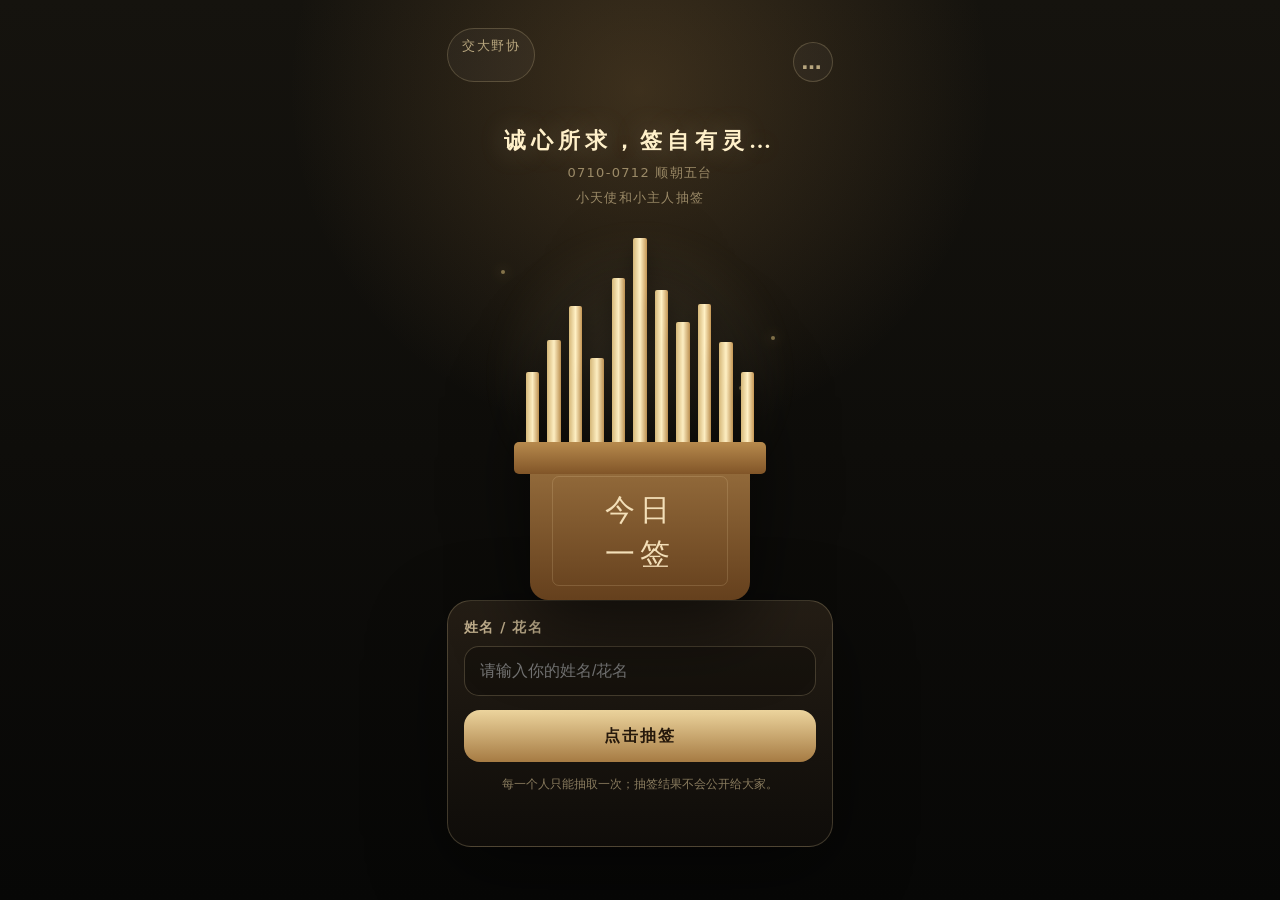
==== commit dfdc081e: "Update Vercel page to latest Apps Script endpoint" ====
--- a/jiaoda-yexie-vercel/index.html
+++ b/jiaoda-yexie-vercel/index.html
@@ -1,35 +1,23 @@
 <!doctype html>
 <html lang="zh-CN">
 <head>
-<meta charset="utf-8" />
-<meta name="viewport" content="width=device-width,initial-scale=1,viewport-fit=cover" />
+<meta charset="utf-8"><meta name="viewport" content="width=device-width,initial-scale=1,viewport-fit=cover">
 <title>交大野协｜顺朝五台小主人抽签</title>
 <style>
-:root{--bg:#11100c;--gold:#e7d2a2;--gold2:#fff0c8;--line:rgba(231,210,162,.22);--card:rgba(34,27,18,.82)}*{box-sizing:border-box;-webkit-tap-highlight-color:transparent}html,body{margin:0;min-height:100%;background:#090807;color:var(--gold);font-family:"Songti SC","STSong","Noto Serif SC",serif}body{background:radial-gradient(circle at 50% 9%,rgba(190,142,77,.22),transparent 34%),radial-gradient(circle at 22% 30%,rgba(231,210,162,.08) 0 2px,transparent 3px),radial-gradient(circle at 86% 42%,rgba(231,210,162,.1) 0 2px,transparent 3px),linear-gradient(180deg,#15130e,#080807)}.page{width:min(430px,100%);min-height:100svh;margin:auto;padding:calc(env(safe-area-inset-top) + 28px) 22px 28px;display:flex;flex-direction:column;align-items:center}.top{width:100%;display:flex;justify-content:space-between;align-items:center}.badge,.more{border:1px solid var(--line);background:rgba(255,255,255,.03);color:rgba(231,210,162,.72);font-family:system-ui,-apple-system,"PingFang SC",sans-serif}.badge{border-radius:99px;padding:8px 13px;font-size:13px;letter-spacing:.12em}.more{width:40px;height:40px;border-radius:50%;font-size:20px}h1{margin:42px 0 4px;text-align:center;font-size:22px;line-height:1.5;letter-spacing:.24em;color:var(--gold2);font-weight:600;text-shadow:0 0 28px rgba(231,210,162,.28)}.sub{text-align:center;color:rgba(231,210,162,.58);font:13px/1.9 system-ui,-apple-system,"PingFang SC",sans-serif;letter-spacing:.1em}.stage{width:100%;height:390px;position:relative;display:flex;align-items:flex-end;justify-content:center;perspective:1000px}.halo{position:absolute;bottom:72px;width:310px;height:310px;border-radius:50%;background:radial-gradient(circle,rgba(231,210,162,.17),rgba(231,210,162,.04) 45%,transparent 70%);filter:blur(8px)}.stars i{position:absolute;width:4px;height:4px;border-radius:50%;background:#d7bd78;opacity:.55;box-shadow:0 0 12px #d7bd78;animation:tw 2.7s infinite}.stars i:nth-child(1){left:54px;top:60px}.stars i:nth-child(2){right:55px;top:126px;animation-delay:.5s}.stars i:nth-child(3){left:80px;bottom:160px;animation-delay:1s}.stars i:nth-child(4){right:90px;bottom:210px;animation-delay:1.5s}@keyframes tw{50%{opacity:.15;transform:scale(.6)}}.tube-wrap{width:260px;height:320px;position:relative;display:flex;align-items:flex-end;justify-content:center;filter:drop-shadow(0 28px 36px rgba(0,0,0,.55))}.tube-wrap.shake{animation:shake .75s ease}@keyframes shake{20%{transform:rotate(-5deg)}40%{transform:rotate(4deg)}60%{transform:rotate(-3deg)}80%{transform:rotate(2deg)}}.sticks{position:absolute;bottom:142px;width:228px;height:190px;display:flex;align-items:flex-end;justify-content:center;gap:8px;z-index:1}.stick{width:15px;border-radius:2px;background:linear-gradient(90deg,#d5b778,#fff0c4,#c59755);box-shadow:0 10px 18px rgba(0,0,0,.28),inset -1px 0 rgba(70,43,18,.25)}.stick:nth-child(1){height:86px}.stick:nth-child(2){height:118px}.stick:nth-child(3){height:152px}.stick:nth-child(4){height:100px}.stick:nth-child(5){height:180px}.stick:nth-child(6){height:220px}.stick:nth-child(7){height:168px}.stick:nth-child(8){height:136px}.stick:nth-child(9){height:154px}.stick:nth-child(10){height:116px}.stick:nth-child(11){height:86px}.draw-stick{position:absolute;left:50%;bottom:152px;margin-left:-17px;width:34px;height:230px;border-radius:3px;background:linear-gradient(90deg,#c29452,#fff1c8,#b27d42);opacity:0;transform:translateY(55px);transition:.72s cubic-bezier(.2,.75,.1,1);z-index:2}.draw-stick.show{opacity:1;transform:translateY(-122px) rotate(-2deg)}.mouth{position:absolute;bottom:126px;width:252px;height:32px;border-radius:5px;background:linear-gradient(#b78a4d,#815528);z-index:4}.tube{position:absolute;bottom:0;width:220px;height:154px;border-radius:3px 3px 18px 18px;background:linear-gradient(#9b7240,#65401d);z-index:3}.tube:before{content:"";position:absolute;inset:30px 22px 14px;border:1px solid rgba(255,230,180,.16);border-radius:7px}.tube-title{position:absolute;left:0;right:0;top:42px;text-align:center;color:#f3dfb8;font-size:30px;line-height:1.45;letter-spacing:.18em}.slip{position:absolute;left:50%;bottom:112px;margin-left:-62px;width:124px;height:255px;z-index:6;transform-style:preserve-3d;opacity:0;transform:translateY(70px) scale(.85);transition:.75s cubic-bezier(.2,.75,.1,1)}.slip.reveal{opacity:1;transform:translateY(-114px) rotateX(180deg) scale(1)}.face{position:absolute;inset:0;border-radius:10px;backface-visibility:hidden;display:flex;align-items:center;justify-content:center;writing-mode:vertical-rl;text-orientation:upright;text-align:center;letter-spacing:.12em;box-shadow:0 18px 38px rgba(0,0,0,.48),inset 0 0 0 1px rgba(255,255,255,.16)}.front{background:linear-gradient(#9d7140,#6b451f);color:#f5dfb6;font-size:24px}.back{background:linear-gradient(#eed9ab,#b98f57);color:#422a13;transform:rotateX(180deg);font-size:24px;font-weight:800}.back small{font:700 11px/1.35 system-ui,-apple-system,"PingFang SC",sans-serif;color:rgba(66,42,19,.72)}.panel,.admin{width:100%;margin-top:6px;padding:18px 16px;border:1px solid var(--line);border-radius:24px;background:linear-gradient(180deg,rgba(42,34,24,.84),rgba(17,14,10,.8));box-shadow:0 24px 80px rgba(0,0,0,.45);font-family:system-ui,-apple-system,"PingFang SC",sans-serif}.admin{display:none;margin-top:16px}label{display:block;margin-bottom:9px;color:rgba(241,220,178,.76);font-size:14px;font-weight:700;letter-spacing:.08em}input{width:100%;height:50px;border-radius:15px;border:1px solid var(--line);background:rgba(0,0,0,.24);color:#fff0c8;outline:none;padding:0 15px;font-size:16px}input::placeholder{color:rgba(231,210,162,.36)}button{width:100%;height:52px;margin-top:14px;border:0;border-radius:16px;background:linear-gradient(#ecd49d,#a67b43);color:#25180b;font-size:16px;font-weight:900;letter-spacing:.14em;cursor:pointer}button:disabled{opacity:.45}.note,.msg{font-size:12px;line-height:1.8;color:rgba(231,210,162,.55);text-align:center}.msg{min-height:20px;color:#efd6a2}.result{display:none;margin-top:12px;border:1px solid var(--line);border-radius:18px;background:rgba(0,0,0,.24);padding:16px;text-align:center;color:#ead5a9;line-height:1.85}.result strong{display:block;font-family:"Songti SC","STSong",serif;font-size:30px;color:#fff0c8;letter-spacing:.18em}.wish{display:block;color:#0a84ff;font-weight:800;font-size:15px}.hide{display:none}.table{overflow:auto;margin-top:12px;max-height:280px;border:1px solid var(--line);border-radius:12px}table{width:100%;border-collapse:collapse;font-size:12px;white-space:nowrap}th,td{padding:9px;border-bottom:1px solid rgba(231,210,162,.1);text-align:left}th{color:#fff0c8}.ghost{height:42px;background:rgba(255,255,255,.04);color:#efd6a2;border:1px solid var(--line);font-size:13px}.toast{position:fixed;left:50%;bottom:28px;transform:translateX(-50%) translateY(18px);opacity:0;background:rgba(0,0,0,.78);color:#fff0c8;padding:10px 14px;border-radius:99px;font:13px system-ui;transition:.25s}.toast.show{opacity:1;transform:translateX(-50%)}
+:root{--bg:#0b0a08;--gold:#e8d2a0;--gold2:#fff0c9;--line:rgba(232,210,160,.22)}*{box-sizing:border-box;-webkit-tap-highlight-color:transparent}body{margin:0;min-height:100svh;background:radial-gradient(circle at 50% 10%,rgba(192,143,78,.24),transparent 34%),linear-gradient(#15130e,#070706);color:var(--gold);font-family:"Songti SC","STSong","Noto Serif SC",serif}.page{width:min(430px,100%);min-height:100svh;margin:auto;padding:28px 22px;display:flex;flex-direction:column;align-items:center}.top{width:100%;display:flex;justify-content:space-between}.pill,.more{border:1px solid var(--line);background:rgba(255,255,255,.035);color:rgba(232,210,160,.74);font-family:system-ui,-apple-system,"PingFang SC",sans-serif}.pill{border-radius:999px;padding:8px 14px;font-size:13px;letter-spacing:.12em}.more{width:40px;height:40px;border-radius:50%;font-size:20px}h1{margin:42px 0 4px;font-size:22px;line-height:1.5;letter-spacing:.24em;color:var(--gold2);font-weight:600;text-shadow:0 0 28px rgba(232,210,160,.28)}.sub{font:13px/1.9 system-ui,-apple-system,"PingFang SC",sans-serif;color:rgba(232,210,160,.58);text-align:center;letter-spacing:.1em}.stage{width:100%;height:390px;display:flex;align-items:flex-end;justify-content:center;position:relative;perspective:1000px}.halo{position:absolute;bottom:70px;width:310px;height:310px;border-radius:50%;background:radial-gradient(circle,rgba(232,210,160,.17),rgba(232,210,160,.04) 46%,transparent 70%);filter:blur(8px)}.star{position:absolute;width:4px;height:4px;border-radius:50%;background:#d8bd79;box-shadow:0 0 12px #d8bd79;opacity:.55;animation:tw 2.7s infinite}.s1{left:54px;top:60px}.s2{right:58px;top:126px}.s3{left:80px;bottom:160px}.s4{right:90px;bottom:210px}@keyframes tw{50%{opacity:.15;transform:scale(.6)}}.tube-wrap{width:260px;height:320px;position:relative;display:flex;align-items:flex-end;justify-content:center;filter:drop-shadow(0 28px 36px rgba(0,0,0,.55))}.tube-wrap.shake{animation:shake .75s ease}@keyframes shake{20%{transform:rotate(-5deg)}40%{transform:rotate(4deg)}60%{transform:rotate(-3deg)}80%{transform:rotate(2deg)}}.sticks{position:absolute;bottom:142px;width:228px;height:190px;display:flex;align-items:flex-end;justify-content:center;gap:8px;z-index:1}.stick{width:15px;border-radius:2px;background:linear-gradient(90deg,#d5b778,#fff0c4,#c59755);box-shadow:0 10px 18px rgba(0,0,0,.28)}.stick:nth-child(1){height:86px}.stick:nth-child(2){height:118px}.stick:nth-child(3){height:152px}.stick:nth-child(4){height:100px}.stick:nth-child(5){height:180px}.stick:nth-child(6){height:220px}.stick:nth-child(7){height:168px}.stick:nth-child(8){height:136px}.stick:nth-child(9){height:154px}.stick:nth-child(10){height:116px}.stick:nth-child(11){height:86px}.draw-stick{position:absolute;left:50%;bottom:152px;margin-left:-17px;width:34px;height:230px;border-radius:3px;background:linear-gradient(90deg,#c29452,#fff1c8,#b27d42);opacity:0;transform:translateY(55px);transition:.72s cubic-bezier(.2,.75,.1,1);z-index:2}.draw-stick.show{opacity:1;transform:translateY(-122px) rotate(-2deg)}.mouth{position:absolute;bottom:126px;width:252px;height:32px;border-radius:5px;background:linear-gradient(#b78a4d,#815528);z-index:4}.tube{position:absolute;bottom:0;width:220px;height:154px;border-radius:3px 3px 18px 18px;background:linear-gradient(#9b7240,#65401d);z-index:3}.tube:before{content:"";position:absolute;inset:30px 22px 14px;border:1px solid rgba(255,230,180,.16);border-radius:7px}.tube-title{position:absolute;left:0;right:0;top:42px;text-align:center;color:#f3dfb8;font-size:30px;line-height:1.45;letter-spacing:.18em}.slip{position:absolute;left:50%;bottom:112px;margin-left:-62px;width:124px;height:255px;z-index:6;transform-style:preserve-3d;opacity:0;transform:translateY(70px) scale(.85);transition:.75s cubic-bezier(.2,.75,.1,1)}.slip.reveal{opacity:1;transform:translateY(-114px) rotateX(180deg) scale(1)}.face{position:absolute;inset:0;border-radius:10px;backface-visibility:hidden;display:flex;align-items:center;justify-content:center;writing-mode:vertical-rl;text-orientation:upright;text-align:center;letter-spacing:.12em;box-shadow:0 18px 38px rgba(0,0,0,.48),inset 0 0 0 1px rgba(255,255,255,.16)}.front{background:linear-gradient(#9d7140,#6b451f);color:#f5dfb6;font-size:24px}.back{background:linear-gradient(#eed9ab,#b98f57);color:#422a13;transform:rotateX(180deg);font-size:24px;font-weight:800}.back small{font:700 11px/1.35 system-ui,-apple-system,"PingFang SC",sans-serif;color:rgba(66,42,19,.72)}.panel,.admin{width:100%;padding:18px 16px;border:1px solid var(--line);border-radius:24px;background:linear-gradient(180deg,rgba(42,34,24,.84),rgba(17,14,10,.8));box-shadow:0 24px 80px rgba(0,0,0,.45);font-family:system-ui,-apple-system,"PingFang SC",sans-serif}.admin{display:none;margin-top:16px}label{display:block;margin-bottom:9px;color:rgba(241,220,178,.76);font-size:14px;font-weight:700;letter-spacing:.08em}input{width:100%;height:50px;border-radius:15px;border:1px solid var(--line);background:rgba(0,0,0,.24);color:#fff0c8;outline:none;padding:0 15px;font-size:16px}button{width:100%;height:52px;margin-top:14px;border:0;border-radius:16px;background:linear-gradient(#ecd49d,#a67b43);color:#25180b;font-size:16px;font-weight:900;letter-spacing:.14em}button:disabled{opacity:.45}.note,.msg{font-size:12px;line-height:1.8;color:rgba(232,210,160,.55);text-align:center}.msg{min-height:20px;color:#efd6a2}.result{display:none;margin-top:12px;border:1px solid var(--line);border-radius:18px;background:rgba(0,0,0,.24);padding:16px;text-align:center;color:#ead5a9;line-height:1.85}.result strong{display:block;font-family:"Songti SC","STSong",serif;font-size:30px;color:#fff0c8;letter-spacing:.18em}.wish{display:block;color:#0a84ff;font-weight:800;font-size:15px}.hide{display:none}.table{overflow:auto;margin-top:12px;max-height:280px;border:1px solid var(--line);border-radius:12px}table{width:100%;border-collapse:collapse;font-size:12px;white-space:nowrap}th,td{padding:9px;border-bottom:1px solid rgba(232,210,160,.1);text-align:left}th{color:#fff0c8}.ghost{height:42px;background:rgba(255,255,255,.04);color:#efd6a2;border:1px solid var(--line);font-size:13px}.toast{position:fixed;left:50%;bottom:28px;transform:translateX(-50%) translateY(18px);opacity:0;background:rgba(0,0,0,.78);color:#fff0c8;padding:10px 14px;border-radius:99px;font:13px system-ui;transition:.25s}.toast.show{opacity:1;transform:translateX(-50%)}
 </style>
 </head>
 <body>
-<main class="page">
-  <div class="top"><div class="badge">交大野协</div><button class="more" id="adminEntry">…</button></div>
-  <h1>诚心所求，签自有灵…</h1><div class="sub">0710-0712 顺朝五台<br>小天使和小主人抽签</div>
-  <section class="stage"><div class="halo"></div><div class="stars"><i></i><i></i><i></i><i></i></div><div class="tube-wrap" id="tubeWrap"><div class="sticks"><span class="stick"></span><span class="stick"></span><span class="stick"></span><span class="stick"></span><span class="stick"></span><span class="stick"></span><span class="stick"></span><span class="stick"></span><span class="stick"></span><span class="stick"></span><span class="stick"></span></div><div class="draw-stick" id="drawStick"></div><div class="mouth"></div><div class="tube"><div class="tube-title">今日<br>一签</div></div><div class="slip" id="slip"><div class="face front">请签</div><div class="face back"><span id="slipName">小主人</span><small id="slipWish">喜至福来 长乐永康</small></div></div></div></section>
-  <section class="panel"><label for="ownerName">姓名 / 花名</label><input id="ownerName" placeholder="请输入你的姓名/花名" autocomplete="name"><button id="drawBtn">点击抽签</button><p class="note">每一个人只能抽取一次；抽签结果不会公开给大家。</p><div class="msg" id="message"></div><div class="result" id="resultCard">你抽中的小主人是<strong id="resultName">—</strong>请截图保存，不要外传噢。<span class="wish">请努力完成TA的愿望吧。</span></div></section>
-  <section class="admin" id="adminPanel"><h2>管理员结果表</h2><label for="adminPass">管理员密码</label><input id="adminPass" type="password" placeholder="输入密码后查看全部结果"><button id="unlockBtn">查看结果</button><div class="msg" id="adminMsg"></div><div class="table hide" id="tableWrap"><table id="resultTable"></table></div><div id="adminActions" class="hide"><button class="ghost" id="copyBtn">复制表格</button><button class="ghost" id="exportBtn">导出 CSV</button><button class="ghost" id="refreshBtn">刷新</button></div></section>
-</main><div class="toast" id="toast"></div>
+<main class="page"><div class="top"><div class="pill">交大野协</div><button class="more" id="adminEntry">…</button></div><h1>诚心所求，签自有灵…</h1><div class="sub">0710-0712 顺朝五台<br>小天使和小主人抽签</div><section class="stage"><div class="halo"></div><i class="star s1"></i><i class="star s2"></i><i class="star s3"></i><i class="star s4"></i><div class="tube-wrap" id="tubeWrap"><div class="sticks"><span class="stick"></span><span class="stick"></span><span class="stick"></span><span class="stick"></span><span class="stick"></span><span class="stick"></span><span class="stick"></span><span class="stick"></span><span class="stick"></span><span class="stick"></span><span class="stick"></span></div><div class="draw-stick" id="drawStick"></div><div class="mouth"></div><div class="tube"><div class="tube-title">今日<br>一签</div></div><div class="slip" id="slip"><div class="face front">请签</div><div class="face back"><span id="slipName">小主人</span><small id="slipWish">喜至福来 长乐永康</small></div></div></div></section><section class="panel"><label for="ownerName">姓名 / 花名</label><input id="ownerName" placeholder="请输入你的姓名/花名" autocomplete="name"><button id="drawBtn">点击抽签</button><p class="note">每一个人只能抽取一次；抽签结果不会公开给大家。</p><div class="msg" id="message"></div><div class="result" id="resultCard">你抽中的小主人是<strong id="resultName">—</strong>请截图保存，不要外传噢。<span class="wish">请努力完成TA的愿望吧。</span></div></section><section class="admin" id="adminPanel"><h2>管理员结果表</h2><label for="adminPass">管理员密码</label><input id="adminPass" type="password" placeholder="输入密码后查看全部结果"><button id="unlockBtn">查看结果</button><div class="msg" id="adminMsg"></div><div class="table hide" id="tableWrap"><table id="resultTable"></table></div><div id="adminActions" class="hide"><button class="ghost" id="copyBtn">复制表格</button><button class="ghost" id="exportBtn">导出 CSV</button><button class="ghost" id="refreshBtn">刷新</button></div></section></main><div class="toast" id="toast"></div>
 <script>
-const API_URL="https://script.google.com/macros/s/AKfycbwdcwLtg-EjZPl4WvN7o8sjoRln4k1TfUX1WwDOEalr_iX9Ny87t5om1awOIaYDScodPg/exec";
+const API_URL="https://script.google.com/macros/s/AKfycbzcDuIaRepTV9IECh6u3-YojYdDg5lO3zG6SD8h3X__-2TLO_I_8GAv2vYrW4xz7O43HA/exec";
 const BLESSINGS=["喜至福来 长乐永康","福气满满 万事顺意","年年无碍 岁岁无忧","福气东来 鸿运通天","事事回甘 平安喜乐","学业日进 喜事连连","时和年丰 顺心如意","顺遂无虞 笑口常开","福气长临 沐光而行","顺风顺水 丰财聚宝","岁岁欢愉 随缘随心"];
 const $=s=>document.querySelector(s);let adminRows=[];
-function bless(seed){let h=0;seed=String(seed||"");for(let i=0;i<seed.length;i++)h=(h*31+seed.charCodeAt(i))>>>0;return BLESSINGS[h%BLESSINGS.length]}
-function toast(t){let e=$("#toast");e.textContent=t;e.classList.add("show");setTimeout(()=>e.classList.remove("show"),2200)}
-function esc(s){return String(s??"").replace(/[&<>]/g,m=>({"&":"&amp;","<":"&lt;",">":"&gt;"}[m]))}
+function bless(seed){let h=0;seed=String(seed||"");for(let i=0;i<seed.length;i++)h=(h*31+seed.charCodeAt(i))>>>0;return BLESSINGS[h%BLESSINGS.length]}function toast(t){let e=$("#toast");e.textContent=t;e.classList.add("show");setTimeout(()=>e.classList.remove("show"),2200)}function esc(s){return String(s??"").replace(/[&<>]/g,m=>({"&":"&amp;","<":"&lt;",">":"&gt;"}[m]))}
 function api(action,params={}){return new Promise((ok,bad)=>{let cb="yexie_cb_"+Date.now()+"_"+Math.random().toString(36).slice(2);let u=new URL(API_URL);u.searchParams.set("action",action);u.searchParams.set("callback",cb);Object.entries(params).forEach(([k,v])=>u.searchParams.set(k,String(v??"")));let s=document.createElement("script");let timer=setTimeout(()=>{clean();bad(new Error("请求超时：请检查 Apps Script 是否部署为 /exec，访问权限是否为任何人"))},30000);function clean(){clearTimeout(timer);delete window[cb];s.remove()}window[cb]=d=>{clean();ok(d)};s.onerror=()=>{clean();bad(new Error("网络异常，请重试"))};s.src=u.toString();document.body.appendChild(s)})}
-function showResult(name){let w=bless(name+$("#ownerName").value.trim());$("#slipName").textContent=name;$("#slipWish").textContent=w;$("#resultName").textContent=name;$("#drawStick").classList.add("show");setTimeout(()=>$("#slip").classList.add("reveal"),420);$("#resultCard").style.display="block"}
-function loading(x){$("#drawBtn").disabled=x;$("#drawBtn").textContent=x?"抽签中…":"点击抽签"}
-function draw(){let name=$("#ownerName").value.trim();if(!name){toast("请输入你的姓名/花名");return}loading(true);$("#message").textContent="签筒已动，灵签将出…";$("#tubeWrap").classList.add("shake");api("draw",{name,userAgent:navigator.userAgent}).then(r=>{setTimeout(()=>{$("#tubeWrap").classList.remove("shake");if(!r||!r.ok){loading(false);$("#message").textContent=r?.message||"抽签失败，请稍后再试";return}$("#ownerName").disabled=true;showResult(r.angel);$("#message").textContent=r.already?"你已经抽过签啦。":"签已落定。"},760)}).catch(e=>{loading(false);$("#tubeWrap").classList.remove("shake");$("#message").textContent=e.message})}
-function checkMine(){let name=$("#ownerName").value.trim();if(!name)return;api("mine",{name}).then(r=>{if(r&&r.ok&&r.found){$("#ownerName").disabled=true;$("#drawBtn").disabled=true;$("#message").textContent="你已经抽过签啦。";showResult(r.angel)}}).catch(()=>{})}
-function unlock(){let key=$("#adminPass").value;$("#adminMsg").textContent="读取中…";api("admin",{key}).then(r=>{if(!r||!r.ok){$("#adminMsg").textContent=r?.message||"无法读取";return}adminRows=r.rows||[];$("#resultTable").innerHTML="<thead><tr><th>#</th><th>抽签人/小天使</th><th>抽中的小主人</th><th>时间</th></tr></thead><tbody>"+adminRows.map((x,i)=>`<tr><td>${i+1}</td><td>${esc(x.owner)}</td><td>${esc(x.angel)}</td><td>${esc(x.time)}</td></tr>`).join("")+"</tbody>";$("#adminMsg").textContent=`已抽 ${r.drawn} / ${r.total} 人，剩余 ${r.remaining} 支签`;$("#tableWrap").classList.remove("hide");$("#adminActions").classList.remove("hide")}).catch(e=>$("#adminMsg").textContent=e.message)}
-function csv(){return ["序号,抽签人/小天使,抽中的小主人,时间",...adminRows.map((r,i)=>[i+1,r.owner,r.angel,r.time].map(v=>`"${String(v).replace(/"/g,'""')}"`).join(","))].join("\n")}
+function showResult(name){let w=bless(name+$("#ownerName").value.trim());$("#slipName").textContent=name;$("#slipWish").textContent=w;$("#resultName").textContent=name;$("#drawStick").classList.add("show");setTimeout(()=>$("#slip").classList.add("reveal"),420);$("#resultCard").style.display="block"}function loading(x){$("#drawBtn").disabled=x;$("#drawBtn").textContent=x?"抽签中…":"点击抽签"}
+function draw(){let name=$("#ownerName").value.trim();if(!name){toast("请输入你的姓名/花名");return}loading(true);$("#message").textContent="签筒已动，灵签将出…";$("#tubeWrap").classList.add("shake");api("draw",{name,userAgent:navigator.userAgent}).then(r=>{setTimeout(()=>{$("#tubeWrap").classList.remove("shake");if(!r||!r.ok){loading(false);$("#message").textContent=r?.message||"抽签失败，请稍后再试";return}$("#ownerName").disabled=true;showResult(r.angel);$("#message").textContent=r.already?"你已经抽过签啦。":"签已落定。"},760)}).catch(e=>{loading(false);$("#tubeWrap").classList.remove("shake");$("#message").textContent=e.message})}function checkMine(){let name=$("#ownerName").value.trim();if(!name)return;api("mine",{name}).then(r=>{if(r&&r.ok&&r.found){$("#ownerName").disabled=true;$("#drawBtn").disabled=true;$("#message").textContent="你已经抽过签啦。";showResult(r.angel)}}).catch(()=>{})}
+function unlock(){let key=$("#adminPass").value;$("#adminMsg").textContent="读取中…";api("admin",{key}).then(r=>{if(!r||!r.ok){$("#adminMsg").textContent=r?.message||"无法读取";return}adminRows=r.rows||[];$("#resultTable").innerHTML="<thead><tr><th>#</th><th>抽签人/小天使</th><th>抽中的小主人</th><th>时间</th></tr></thead><tbody>"+adminRows.map((x,i)=>`<tr><td>${i+1}</td><td>${esc(x.owner)}</td><td>${esc(x.angel)}</td><td>${esc(x.time)}</td></tr>`).join("")+"</tbody>";$("#adminMsg").textContent=`已抽 ${r.drawn} / ${r.total} 人，剩余 ${r.remaining} 支签`;$("#tableWrap").classList.remove("hide");$("#adminActions").classList.remove("hide")}).catch(e=>$("#adminMsg").textContent=e.message)}function csv(){return ["序号,抽签人/小天使,抽中的小主人,时间",...adminRows.map((r,i)=>[i+1,r.owner,r.angel,r.time].map(v=>`"${String(v).replace(/"/g,'""')}"`).join(","))].join("\n")}
 $("#drawBtn").onclick=draw;$("#ownerName").onchange=checkMine;$("#adminEntry").onclick=()=>{$("#adminPanel").style.display=$("#adminPanel").style.display==="block"?"none":"block"};$("#unlockBtn").onclick=unlock;$("#refreshBtn").onclick=unlock;$("#copyBtn").onclick=async()=>{await navigator.clipboard.writeText(csv());toast("已复制")};$("#exportBtn").onclick=()=>{let a=document.createElement("a");a.href=URL.createObjectURL(new Blob(["\ufeff"+csv()],{type:"text/csv"}));a.download="交大野协顺朝五台抽签结果.csv";a.click();URL.revokeObjectURL(a.href)};if(location.search.includes("admin=1"))$("#adminPanel").style.display="block";
 </script>
 </body>
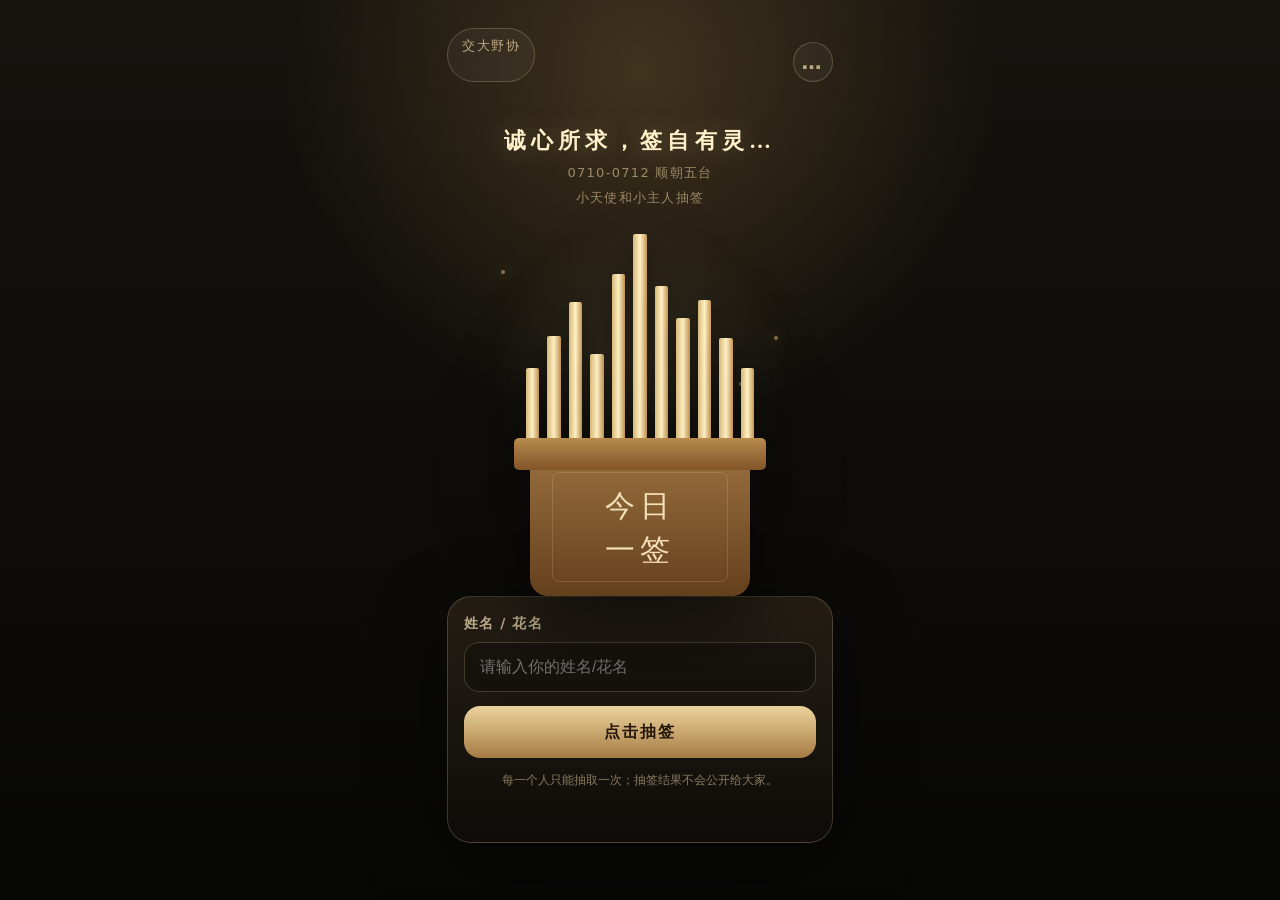
==== commit 5dffda8f: "Update Vercel page to newest Apps Script endpoint" ====
--- a/jiaoda-yexie-vercel/index.html
+++ b/jiaoda-yexie-vercel/index.html
@@ -1,24 +1,21 @@
 <!doctype html>
 <html lang="zh-CN">
 <head>
-<meta charset="utf-8"><meta name="viewport" content="width=device-width,initial-scale=1,viewport-fit=cover">
+<meta charset="utf-8">
+<meta name="viewport" content="width=device-width,initial-scale=1,viewport-fit=cover">
 <title>交大野协｜顺朝五台小主人抽签</title>
 <style>
-:root{--bg:#0b0a08;--gold:#e8d2a0;--gold2:#fff0c9;--line:rgba(232,210,160,.22)}*{box-sizing:border-box;-webkit-tap-highlight-color:transparent}body{margin:0;min-height:100svh;background:radial-gradient(circle at 50% 10%,rgba(192,143,78,.24),transparent 34%),linear-gradient(#15130e,#070706);color:var(--gold);font-family:"Songti SC","STSong","Noto Serif SC",serif}.page{width:min(430px,100%);min-height:100svh;margin:auto;padding:28px 22px;display:flex;flex-direction:column;align-items:center}.top{width:100%;display:flex;justify-content:space-between}.pill,.more{border:1px solid var(--line);background:rgba(255,255,255,.035);color:rgba(232,210,160,.74);font-family:system-ui,-apple-system,"PingFang SC",sans-serif}.pill{border-radius:999px;padding:8px 14px;font-size:13px;letter-spacing:.12em}.more{width:40px;height:40px;border-radius:50%;font-size:20px}h1{margin:42px 0 4px;font-size:22px;line-height:1.5;letter-spacing:.24em;color:var(--gold2);font-weight:600;text-shadow:0 0 28px rgba(232,210,160,.28)}.sub{font:13px/1.9 system-ui,-apple-system,"PingFang SC",sans-serif;color:rgba(232,210,160,.58);text-align:center;letter-spacing:.1em}.stage{width:100%;height:390px;display:flex;align-items:flex-end;justify-content:center;position:relative;perspective:1000px}.halo{position:absolute;bottom:70px;width:310px;height:310px;border-radius:50%;background:radial-gradient(circle,rgba(232,210,160,.17),rgba(232,210,160,.04) 46%,transparent 70%);filter:blur(8px)}.star{position:absolute;width:4px;height:4px;border-radius:50%;background:#d8bd79;box-shadow:0 0 12px #d8bd79;opacity:.55;animation:tw 2.7s infinite}.s1{left:54px;top:60px}.s2{right:58px;top:126px}.s3{left:80px;bottom:160px}.s4{right:90px;bottom:210px}@keyframes tw{50%{opacity:.15;transform:scale(.6)}}.tube-wrap{width:260px;height:320px;position:relative;display:flex;align-items:flex-end;justify-content:center;filter:drop-shadow(0 28px 36px rgba(0,0,0,.55))}.tube-wrap.shake{animation:shake .75s ease}@keyframes shake{20%{transform:rotate(-5deg)}40%{transform:rotate(4deg)}60%{transform:rotate(-3deg)}80%{transform:rotate(2deg)}}.sticks{position:absolute;bottom:142px;width:228px;height:190px;display:flex;align-items:flex-end;justify-content:center;gap:8px;z-index:1}.stick{width:15px;border-radius:2px;background:linear-gradient(90deg,#d5b778,#fff0c4,#c59755);box-shadow:0 10px 18px rgba(0,0,0,.28)}.stick:nth-child(1){height:86px}.stick:nth-child(2){height:118px}.stick:nth-child(3){height:152px}.stick:nth-child(4){height:100px}.stick:nth-child(5){height:180px}.stick:nth-child(6){height:220px}.stick:nth-child(7){height:168px}.stick:nth-child(8){height:136px}.stick:nth-child(9){height:154px}.stick:nth-child(10){height:116px}.stick:nth-child(11){height:86px}.draw-stick{position:absolute;left:50%;bottom:152px;margin-left:-17px;width:34px;height:230px;border-radius:3px;background:linear-gradient(90deg,#c29452,#fff1c8,#b27d42);opacity:0;transform:translateY(55px);transition:.72s cubic-bezier(.2,.75,.1,1);z-index:2}.draw-stick.show{opacity:1;transform:translateY(-122px) rotate(-2deg)}.mouth{position:absolute;bottom:126px;width:252px;height:32px;border-radius:5px;background:linear-gradient(#b78a4d,#815528);z-index:4}.tube{position:absolute;bottom:0;width:220px;height:154px;border-radius:3px 3px 18px 18px;background:linear-gradient(#9b7240,#65401d);z-index:3}.tube:before{content:"";position:absolute;inset:30px 22px 14px;border:1px solid rgba(255,230,180,.16);border-radius:7px}.tube-title{position:absolute;left:0;right:0;top:42px;text-align:center;color:#f3dfb8;font-size:30px;line-height:1.45;letter-spacing:.18em}.slip{position:absolute;left:50%;bottom:112px;margin-left:-62px;width:124px;height:255px;z-index:6;transform-style:preserve-3d;opacity:0;transform:translateY(70px) scale(.85);transition:.75s cubic-bezier(.2,.75,.1,1)}.slip.reveal{opacity:1;transform:translateY(-114px) rotateX(180deg) scale(1)}.face{position:absolute;inset:0;border-radius:10px;backface-visibility:hidden;display:flex;align-items:center;justify-content:center;writing-mode:vertical-rl;text-orientation:upright;text-align:center;letter-spacing:.12em;box-shadow:0 18px 38px rgba(0,0,0,.48),inset 0 0 0 1px rgba(255,255,255,.16)}.front{background:linear-gradient(#9d7140,#6b451f);color:#f5dfb6;font-size:24px}.back{background:linear-gradient(#eed9ab,#b98f57);color:#422a13;transform:rotateX(180deg);font-size:24px;font-weight:800}.back small{font:700 11px/1.35 system-ui,-apple-system,"PingFang SC",sans-serif;color:rgba(66,42,19,.72)}.panel,.admin{width:100%;padding:18px 16px;border:1px solid var(--line);border-radius:24px;background:linear-gradient(180deg,rgba(42,34,24,.84),rgba(17,14,10,.8));box-shadow:0 24px 80px rgba(0,0,0,.45);font-family:system-ui,-apple-system,"PingFang SC",sans-serif}.admin{display:none;margin-top:16px}label{display:block;margin-bottom:9px;color:rgba(241,220,178,.76);font-size:14px;font-weight:700;letter-spacing:.08em}input{width:100%;height:50px;border-radius:15px;border:1px solid var(--line);background:rgba(0,0,0,.24);color:#fff0c8;outline:none;padding:0 15px;font-size:16px}button{width:100%;height:52px;margin-top:14px;border:0;border-radius:16px;background:linear-gradient(#ecd49d,#a67b43);color:#25180b;font-size:16px;font-weight:900;letter-spacing:.14em}button:disabled{opacity:.45}.note,.msg{font-size:12px;line-height:1.8;color:rgba(232,210,160,.55);text-align:center}.msg{min-height:20px;color:#efd6a2}.result{display:none;margin-top:12px;border:1px solid var(--line);border-radius:18px;background:rgba(0,0,0,.24);padding:16px;text-align:center;color:#ead5a9;line-height:1.85}.result strong{display:block;font-family:"Songti SC","STSong",serif;font-size:30px;color:#fff0c8;letter-spacing:.18em}.wish{display:block;color:#0a84ff;font-weight:800;font-size:15px}.hide{display:none}.table{overflow:auto;margin-top:12px;max-height:280px;border:1px solid var(--line);border-radius:12px}table{width:100%;border-collapse:collapse;font-size:12px;white-space:nowrap}th,td{padding:9px;border-bottom:1px solid rgba(232,210,160,.1);text-align:left}th{color:#fff0c8}.ghost{height:42px;background:rgba(255,255,255,.04);color:#efd6a2;border:1px solid var(--line);font-size:13px}.toast{position:fixed;left:50%;bottom:28px;transform:translateX(-50%) translateY(18px);opacity:0;background:rgba(0,0,0,.78);color:#fff0c8;padding:10px 14px;border-radius:99px;font:13px system-ui;transition:.25s}.toast.show{opacity:1;transform:translateX(-50%)}
-</style>
-</head>
-<body>
-<main class="page"><div class="top"><div class="pill">交大野协</div><button class="more" id="adminEntry">…</button></div><h1>诚心所求，签自有灵…</h1><div class="sub">0710-0712 顺朝五台<br>小天使和小主人抽签</div><section class="stage"><div class="halo"></div><i class="star s1"></i><i class="star s2"></i><i class="star s3"></i><i class="star s4"></i><div class="tube-wrap" id="tubeWrap"><div class="sticks"><span class="stick"></span><span class="stick"></span><span class="stick"></span><span class="stick"></span><span class="stick"></span><span class="stick"></span><span class="stick"></span><span class="stick"></span><span class="stick"></span><span class="stick"></span><span class="stick"></span></div><div class="draw-stick" id="drawStick"></div><div class="mouth"></div><div class="tube"><div class="tube-title">今日<br>一签</div></div><div class="slip" id="slip"><div class="face front">请签</div><div class="face back"><span id="slipName">小主人</span><small id="slipWish">喜至福来 长乐永康</small></div></div></div></section><section class="panel"><label for="ownerName">姓名 / 花名</label><input id="ownerName" placeholder="请输入你的姓名/花名" autocomplete="name"><button id="drawBtn">点击抽签</button><p class="note">每一个人只能抽取一次；抽签结果不会公开给大家。</p><div class="msg" id="message"></div><div class="result" id="resultCard">你抽中的小主人是<strong id="resultName">—</strong>请截图保存，不要外传噢。<span class="wish">请努力完成TA的愿望吧。</span></div></section><section class="admin" id="adminPanel"><h2>管理员结果表</h2><label for="adminPass">管理员密码</label><input id="adminPass" type="password" placeholder="输入密码后查看全部结果"><button id="unlockBtn">查看结果</button><div class="msg" id="adminMsg"></div><div class="table hide" id="tableWrap"><table id="resultTable"></table></div><div id="adminActions" class="hide"><button class="ghost" id="copyBtn">复制表格</button><button class="ghost" id="exportBtn">导出 CSV</button><button class="ghost" id="refreshBtn">刷新</button></div></section></main><div class="toast" id="toast"></div>
+*{box-sizing:border-box;-webkit-tap-highlight-color:transparent}body{margin:0;min-height:100svh;background:radial-gradient(circle at 50% 8%,rgba(196,147,78,.25),transparent 34%),linear-gradient(#15130e,#070706);color:#e8d2a0;font-family:"Songti SC","STSong","Noto Serif SC",serif}.page{width:min(430px,100%);margin:auto;min-height:100svh;padding:28px 22px 30px;display:flex;flex-direction:column;align-items:center}.top{width:100%;display:flex;justify-content:space-between}.pill,.more{border:1px solid rgba(232,210,160,.24);background:rgba(255,255,255,.04);color:rgba(232,210,160,.76);font-family:system-ui,-apple-system,"PingFang SC",sans-serif}.pill{border-radius:99px;padding:8px 14px;font-size:13px;letter-spacing:.12em}.more{width:40px;height:40px;border-radius:50%;font-size:20px}h1{margin:42px 0 4px;font-size:22px;line-height:1.5;letter-spacing:.24em;color:#fff0c9;text-shadow:0 0 28px rgba(232,210,160,.28)}.sub{text-align:center;color:rgba(232,210,160,.58);font:13px/1.9 system-ui,-apple-system,"PingFang SC",sans-serif;letter-spacing:.1em}.stage{width:100%;height:386px;position:relative;display:flex;align-items:flex-end;justify-content:center;perspective:1000px}.halo{position:absolute;bottom:70px;width:310px;height:310px;border-radius:50%;background:radial-gradient(circle,rgba(232,210,160,.18),rgba(232,210,160,.04) 45%,transparent 70%);filter:blur(8px)}.star{position:absolute;width:4px;height:4px;border-radius:50%;background:#d8bd79;box-shadow:0 0 12px #d8bd79;opacity:.55;animation:tw 2.7s infinite}.s1{left:54px;top:60px}.s2{right:55px;top:126px}.s3{left:80px;bottom:160px}.s4{right:90px;bottom:210px}@keyframes tw{50%{opacity:.15;transform:scale(.6)}}.tube-wrap{width:260px;height:320px;position:relative;display:flex;align-items:flex-end;justify-content:center;filter:drop-shadow(0 28px 36px rgba(0,0,0,.55))}.tube-wrap.shake{animation:shake .75s ease}@keyframes shake{20%{transform:rotate(-5deg)}40%{transform:rotate(4deg)}60%{transform:rotate(-3deg)}80%{transform:rotate(2deg)}}.sticks{position:absolute;bottom:142px;width:228px;height:190px;display:flex;align-items:flex-end;justify-content:center;gap:8px;z-index:1}.stick{width:15px;border-radius:2px;background:linear-gradient(90deg,#d5b778,#fff0c4,#c59755);box-shadow:0 10px 18px rgba(0,0,0,.28)}.stick:nth-child(1){height:86px}.stick:nth-child(2){height:118px}.stick:nth-child(3){height:152px}.stick:nth-child(4){height:100px}.stick:nth-child(5){height:180px}.stick:nth-child(6){height:220px}.stick:nth-child(7){height:168px}.stick:nth-child(8){height:136px}.stick:nth-child(9){height:154px}.stick:nth-child(10){height:116px}.stick:nth-child(11){height:86px}.draw-stick{position:absolute;left:50%;bottom:152px;margin-left:-17px;width:34px;height:230px;border-radius:3px;background:linear-gradient(90deg,#c29452,#fff1c8,#b27d42);opacity:0;transform:translateY(55px);transition:.72s cubic-bezier(.2,.75,.1,1);z-index:2}.draw-stick.show{opacity:1;transform:translateY(-122px) rotate(-2deg)}.mouth{position:absolute;bottom:126px;width:252px;height:32px;border-radius:5px;background:linear-gradient(#b78a4d,#815528);z-index:4}.tube{position:absolute;bottom:0;width:220px;height:154px;border-radius:3px 3px 18px 18px;background:linear-gradient(#9b7240,#65401d);z-index:3}.tube:before{content:"";position:absolute;inset:30px 22px 14px;border:1px solid rgba(255,230,180,.16);border-radius:7px}.tube-title{position:absolute;left:0;right:0;top:42px;text-align:center;color:#f3dfb8;font-size:30px;line-height:1.45;letter-spacing:.18em}.slip{position:absolute;left:50%;bottom:112px;margin-left:-62px;width:124px;height:255px;z-index:6;transform-style:preserve-3d;opacity:0;transform:translateY(70px) scale(.85);transition:.75s cubic-bezier(.2,.75,.1,1)}.slip.reveal{opacity:1;transform:translateY(-114px) rotateX(180deg) scale(1)}.face{position:absolute;inset:0;border-radius:10px;backface-visibility:hidden;display:flex;align-items:center;justify-content:center;writing-mode:vertical-rl;text-orientation:upright;text-align:center;letter-spacing:.12em;box-shadow:0 18px 38px rgba(0,0,0,.48),inset 0 0 0 1px rgba(255,255,255,.16)}.front{background:linear-gradient(#9d7140,#6b451f);color:#f5dfb6;font-size:24px}.back{background:linear-gradient(#eed9ab,#b98f57);color:#422a13;transform:rotateX(180deg);font-size:24px;font-weight:800}.back small{font:700 11px/1.35 system-ui,-apple-system,"PingFang SC",sans-serif;color:rgba(66,42,19,.72)}.panel,.admin{width:100%;padding:18px 16px;border:1px solid rgba(232,210,160,.22);border-radius:24px;background:linear-gradient(180deg,rgba(42,34,24,.84),rgba(17,14,10,.8));box-shadow:0 24px 80px rgba(0,0,0,.45);font-family:system-ui,-apple-system,"PingFang SC",sans-serif}.admin{display:none;margin-top:16px}label{display:block;margin-bottom:9px;color:rgba(241,220,178,.76);font-size:14px;font-weight:700;letter-spacing:.08em}input{width:100%;height:50px;border-radius:15px;border:1px solid rgba(232,210,160,.22);background:rgba(0,0,0,.24);color:#fff0c8;outline:none;padding:0 15px;font-size:16px}button{width:100%;height:52px;margin-top:14px;border:0;border-radius:16px;background:linear-gradient(#ecd49d,#a67b43);color:#25180b;font-size:16px;font-weight:900;letter-spacing:.14em}button:disabled{opacity:.45}.note,.msg{font-size:12px;line-height:1.8;color:rgba(232,210,160,.55);text-align:center}.msg{min-height:20px;color:#efd6a2}.result{display:none;margin-top:12px;border:1px solid rgba(232,210,160,.22);border-radius:18px;background:rgba(0,0,0,.24);padding:16px;text-align:center;color:#ead5a9;line-height:1.85}.result strong{display:block;font-family:"Songti SC","STSong",serif;font-size:30px;color:#fff0c8;letter-spacing:.18em}.wish{display:block;color:#0a84ff;font-weight:800;font-size:15px}.hide{display:none}.table{overflow:auto;margin-top:12px;max-height:280px;border:1px solid rgba(232,210,160,.22);border-radius:12px}table{width:100%;border-collapse:collapse;font-size:12px;white-space:nowrap}th,td{padding:9px;border-bottom:1px solid rgba(232,210,160,.1);text-align:left}th{color:#fff0c8}.ghost{height:42px;background:rgba(255,255,255,.04);color:#efd6a2;border:1px solid rgba(232,210,160,.22);font-size:13px}.toast{position:fixed;left:50%;bottom:28px;transform:translateX(-50%) translateY(18px);opacity:0;background:rgba(0,0,0,.78);color:#fff0c8;padding:10px 14px;border-radius:99px;font:13px system-ui;transition:.25s}.toast.show{opacity:1;transform:translateX(-50%)}
+</style></head><body>
+<main class="page"><div class="top"><div class="pill">交大野协</div><button class="more" id="adminEntry">…</button></div><h1>诚心所求，签自有灵…</h1><div class="sub">0710-0712 顺朝五台<br>小天使和小主人抽签</div><section class="stage"><div class="halo"></div><i class="star s1"></i><i class="star s2"></i><i class="star s3"></i><i class="star s4"></i><div class="tube-wrap" id="tubeWrap"><div class="sticks"><span class="stick"></span><span class="stick"></span><span class="stick"></span><span class="stick"></span><span class="stick"></span><span class="stick"></span><span class="stick"></span><span class="stick"></span><span class="stick"></span><span class="stick"></span><span class="stick"></span></div><div class="draw-stick" id="drawStick"></div><div class="mouth"></div><div class="tube"><div class="tube-title">今日<br>一签</div></div><div class="slip" id="slip"><div class="face front">请签</div><div class="face back"><span id="slipName">小主人</span><small id="slipWish">喜至福来 长乐永康</small></div></div></div></section><section class="panel"><label>姓名 / 花名</label><input id="ownerName" placeholder="请输入你的姓名/花名"><button id="drawBtn">点击抽签</button><p class="note">每一个人只能抽取一次；抽签结果不会公开给大家。</p><div class="msg" id="message"></div><div class="result" id="resultCard">你抽中的小主人是<strong id="resultName">—</strong>请截图保存，不要外传噢。<span class="wish">请努力完成TA的愿望吧。</span></div></section><section class="admin" id="adminPanel"><h2>管理员结果表</h2><label>管理员密码</label><input id="adminPass" type="password" placeholder="输入密码后查看全部结果"><button id="unlockBtn">查看结果</button><div class="msg" id="adminMsg"></div><div class="table hide" id="tableWrap"><table id="resultTable"></table></div><div id="adminActions" class="hide"><button class="ghost" id="copyBtn">复制表格</button><button class="ghost" id="exportBtn">导出 CSV</button><button class="ghost" id="refreshBtn">刷新</button></div></section></main><div class="toast" id="toast"></div>
 <script>
-const API_URL="https://script.google.com/macros/s/AKfycbzcDuIaRepTV9IECh6u3-YojYdDg5lO3zG6SD8h3X__-2TLO_I_8GAv2vYrW4xz7O43HA/exec";
+const API_URL="https://script.google.com/macros/s/AKfycbz4DXON7DMwwp2tApCgu4Or10w-xNIcgf8m8uboDUIMUTJ3xuSMzyMvqSet1cAjbO8JvQ/exec";
 const BLESSINGS=["喜至福来 长乐永康","福气满满 万事顺意","年年无碍 岁岁无忧","福气东来 鸿运通天","事事回甘 平安喜乐","学业日进 喜事连连","时和年丰 顺心如意","顺遂无虞 笑口常开","福气长临 沐光而行","顺风顺水 丰财聚宝","岁岁欢愉 随缘随心"];
-const $=s=>document.querySelector(s);let adminRows=[];
-function bless(seed){let h=0;seed=String(seed||"");for(let i=0;i<seed.length;i++)h=(h*31+seed.charCodeAt(i))>>>0;return BLESSINGS[h%BLESSINGS.length]}function toast(t){let e=$("#toast");e.textContent=t;e.classList.add("show");setTimeout(()=>e.classList.remove("show"),2200)}function esc(s){return String(s??"").replace(/[&<>]/g,m=>({"&":"&amp;","<":"&lt;",">":"&gt;"}[m]))}
+const $=s=>document.querySelector(s);let adminRows=[];function bless(seed){let h=0;seed=String(seed||"");for(let i=0;i<seed.length;i++)h=(h*31+seed.charCodeAt(i))>>>0;return BLESSINGS[h%BLESSINGS.length]}function toast(t){let e=$("#toast");e.textContent=t;e.classList.add("show");setTimeout(()=>e.classList.remove("show"),2200)}function esc(s){return String(s??"").replace(/[&<>]/g,m=>({"&":"&amp;","<":"&lt;",">":"&gt;"}[m]))}
 function api(action,params={}){return new Promise((ok,bad)=>{let cb="yexie_cb_"+Date.now()+"_"+Math.random().toString(36).slice(2);let u=new URL(API_URL);u.searchParams.set("action",action);u.searchParams.set("callback",cb);Object.entries(params).forEach(([k,v])=>u.searchParams.set(k,String(v??"")));let s=document.createElement("script");let timer=setTimeout(()=>{clean();bad(new Error("请求超时：请检查 Apps Script 是否部署为 /exec，访问权限是否为任何人"))},30000);function clean(){clearTimeout(timer);delete window[cb];s.remove()}window[cb]=d=>{clean();ok(d)};s.onerror=()=>{clean();bad(new Error("网络异常，请重试"))};s.src=u.toString();document.body.appendChild(s)})}
 function showResult(name){let w=bless(name+$("#ownerName").value.trim());$("#slipName").textContent=name;$("#slipWish").textContent=w;$("#resultName").textContent=name;$("#drawStick").classList.add("show");setTimeout(()=>$("#slip").classList.add("reveal"),420);$("#resultCard").style.display="block"}function loading(x){$("#drawBtn").disabled=x;$("#drawBtn").textContent=x?"抽签中…":"点击抽签"}
 function draw(){let name=$("#ownerName").value.trim();if(!name){toast("请输入你的姓名/花名");return}loading(true);$("#message").textContent="签筒已动，灵签将出…";$("#tubeWrap").classList.add("shake");api("draw",{name,userAgent:navigator.userAgent}).then(r=>{setTimeout(()=>{$("#tubeWrap").classList.remove("shake");if(!r||!r.ok){loading(false);$("#message").textContent=r?.message||"抽签失败，请稍后再试";return}$("#ownerName").disabled=true;showResult(r.angel);$("#message").textContent=r.already?"你已经抽过签啦。":"签已落定。"},760)}).catch(e=>{loading(false);$("#tubeWrap").classList.remove("shake");$("#message").textContent=e.message})}function checkMine(){let name=$("#ownerName").value.trim();if(!name)return;api("mine",{name}).then(r=>{if(r&&r.ok&&r.found){$("#ownerName").disabled=true;$("#drawBtn").disabled=true;$("#message").textContent="你已经抽过签啦。";showResult(r.angel)}}).catch(()=>{})}
 function unlock(){let key=$("#adminPass").value;$("#adminMsg").textContent="读取中…";api("admin",{key}).then(r=>{if(!r||!r.ok){$("#adminMsg").textContent=r?.message||"无法读取";return}adminRows=r.rows||[];$("#resultTable").innerHTML="<thead><tr><th>#</th><th>抽签人/小天使</th><th>抽中的小主人</th><th>时间</th></tr></thead><tbody>"+adminRows.map((x,i)=>`<tr><td>${i+1}</td><td>${esc(x.owner)}</td><td>${esc(x.angel)}</td><td>${esc(x.time)}</td></tr>`).join("")+"</tbody>";$("#adminMsg").textContent=`已抽 ${r.drawn} / ${r.total} 人，剩余 ${r.remaining} 支签`;$("#tableWrap").classList.remove("hide");$("#adminActions").classList.remove("hide")}).catch(e=>$("#adminMsg").textContent=e.message)}function csv(){return ["序号,抽签人/小天使,抽中的小主人,时间",...adminRows.map((r,i)=>[i+1,r.owner,r.angel,r.time].map(v=>`"${String(v).replace(/"/g,'""')}"`).join(","))].join("\n")}
 $("#drawBtn").onclick=draw;$("#ownerName").onchange=checkMine;$("#adminEntry").onclick=()=>{$("#adminPanel").style.display=$("#adminPanel").style.display==="block"?"none":"block"};$("#unlockBtn").onclick=unlock;$("#refreshBtn").onclick=unlock;$("#copyBtn").onclick=async()=>{await navigator.clipboard.writeText(csv());toast("已复制")};$("#exportBtn").onclick=()=>{let a=document.createElement("a");a.href=URL.createObjectURL(new Blob(["\ufeff"+csv()],{type:"text/csv"}));a.download="交大野协顺朝五台抽签结果.csv";a.click();URL.revokeObjectURL(a.href)};if(location.search.includes("admin=1"))$("#adminPanel").style.display="block";
 </script>
-</body>
-</html>
+</body></html>
